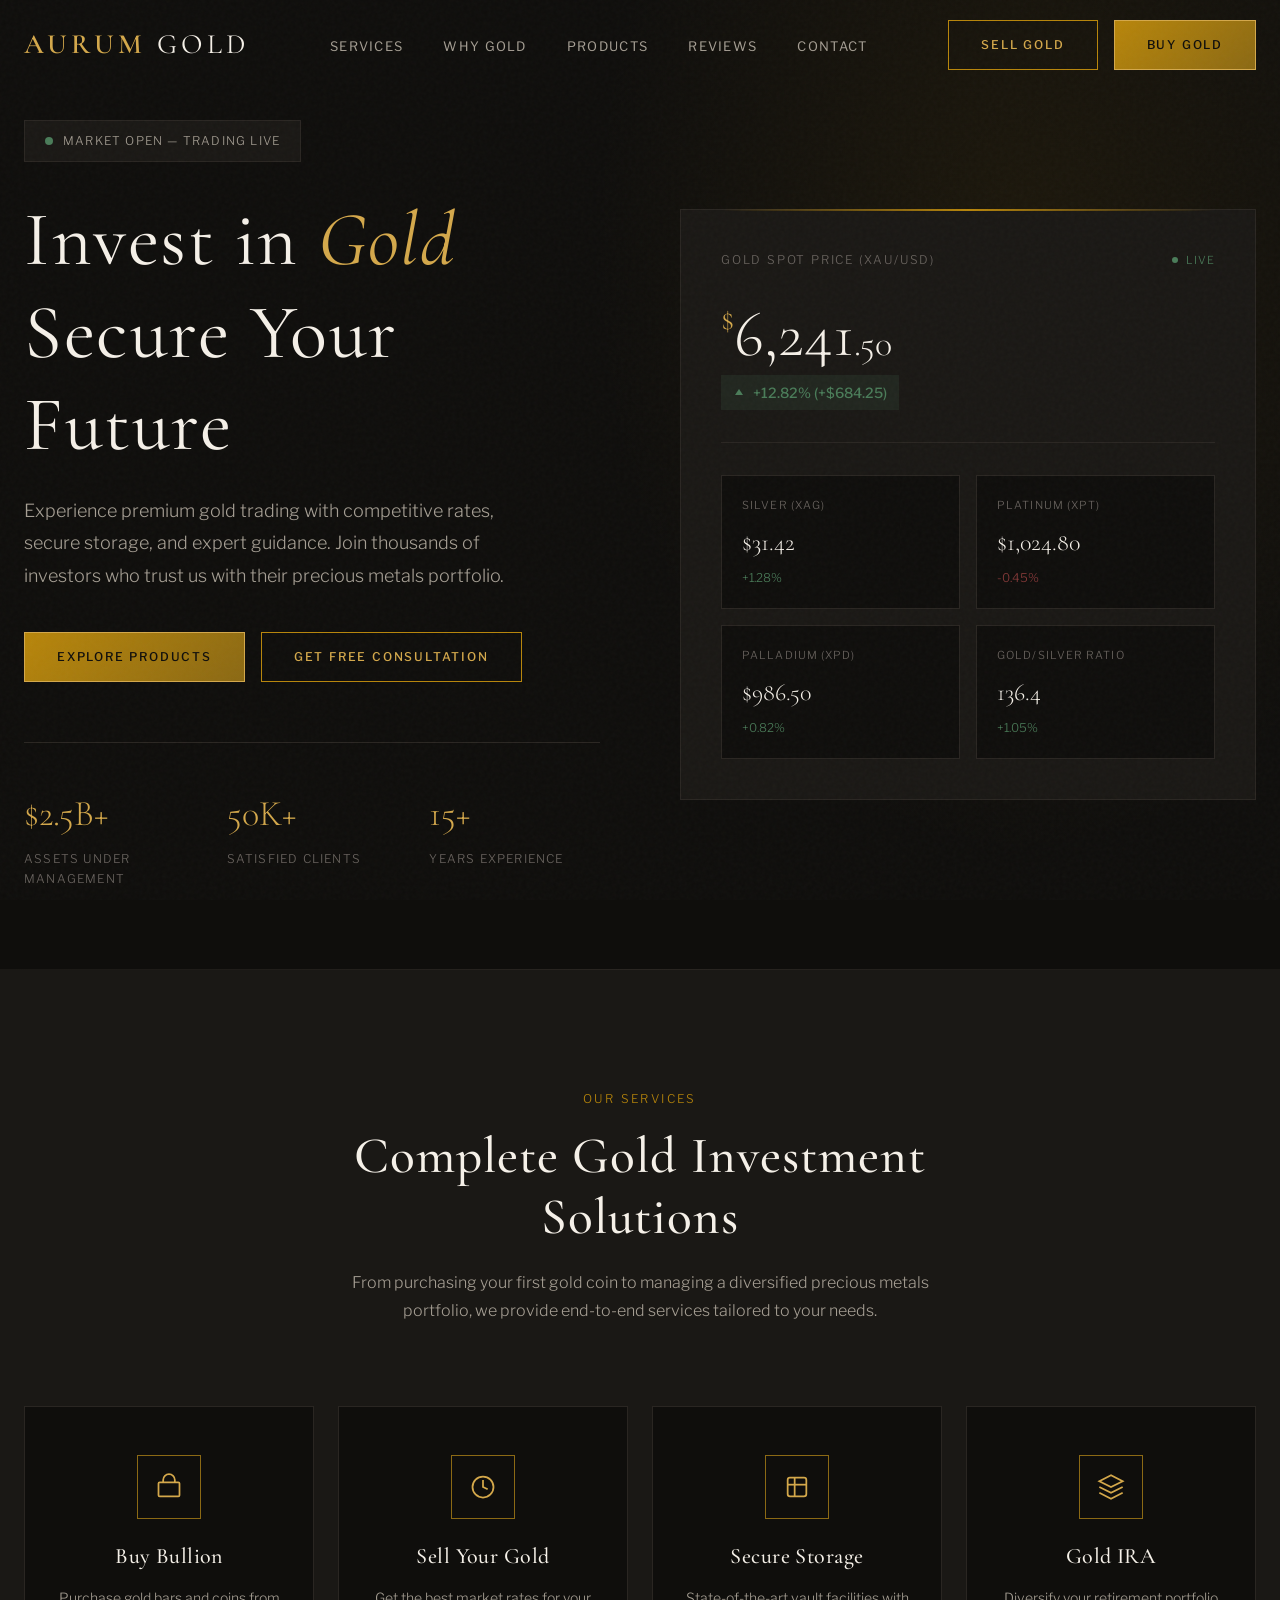
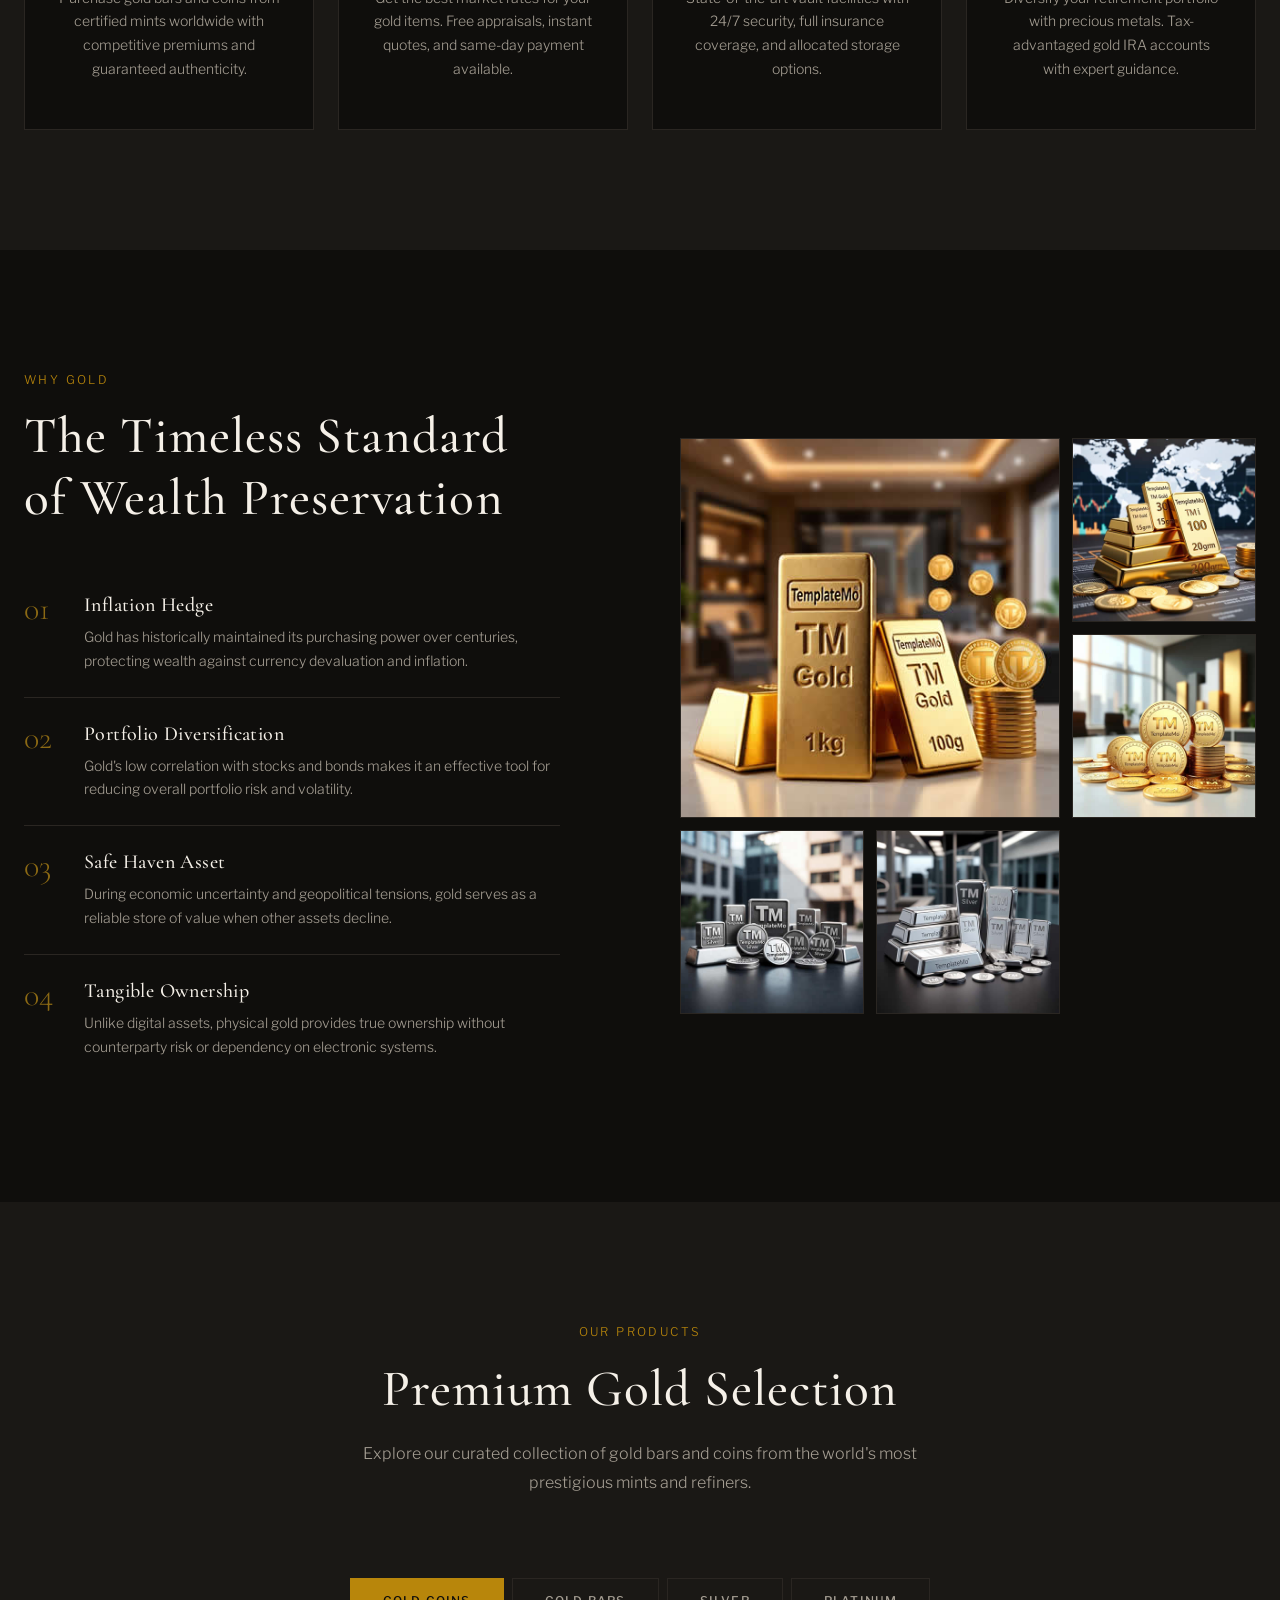
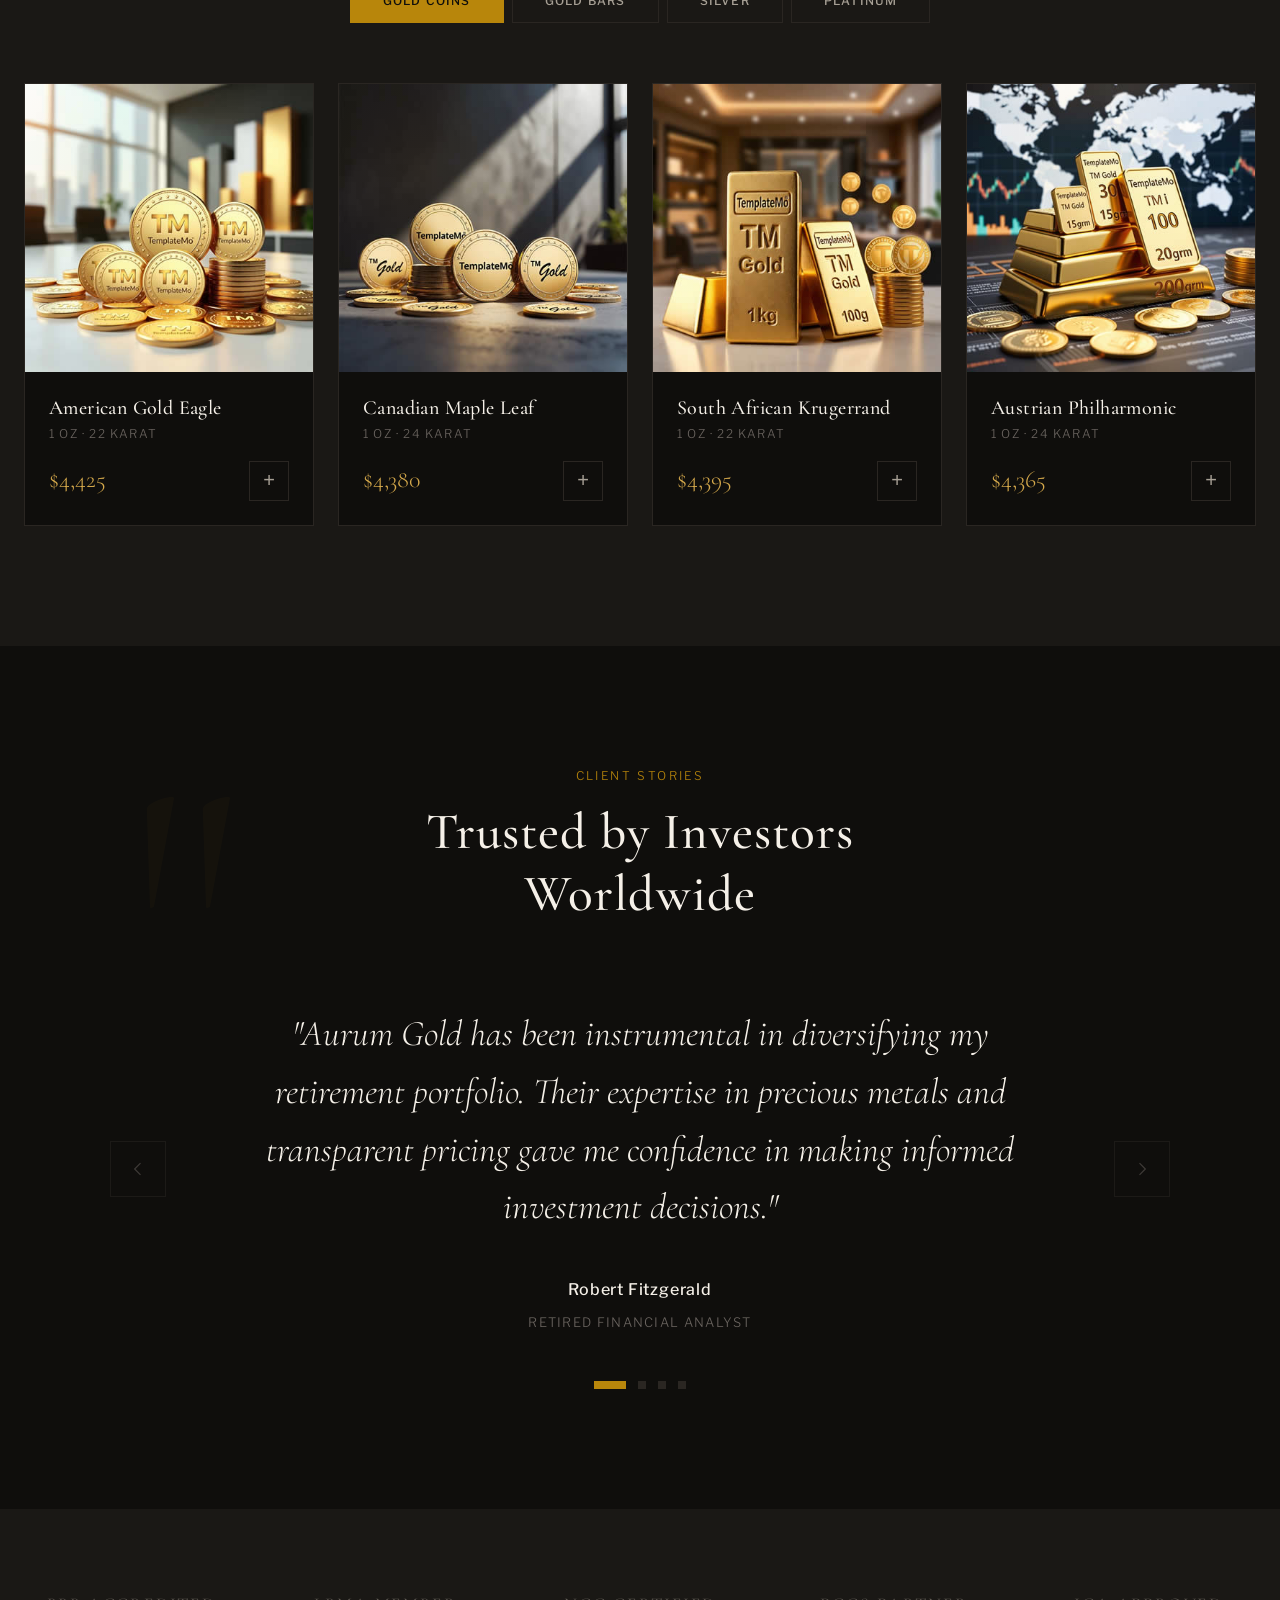
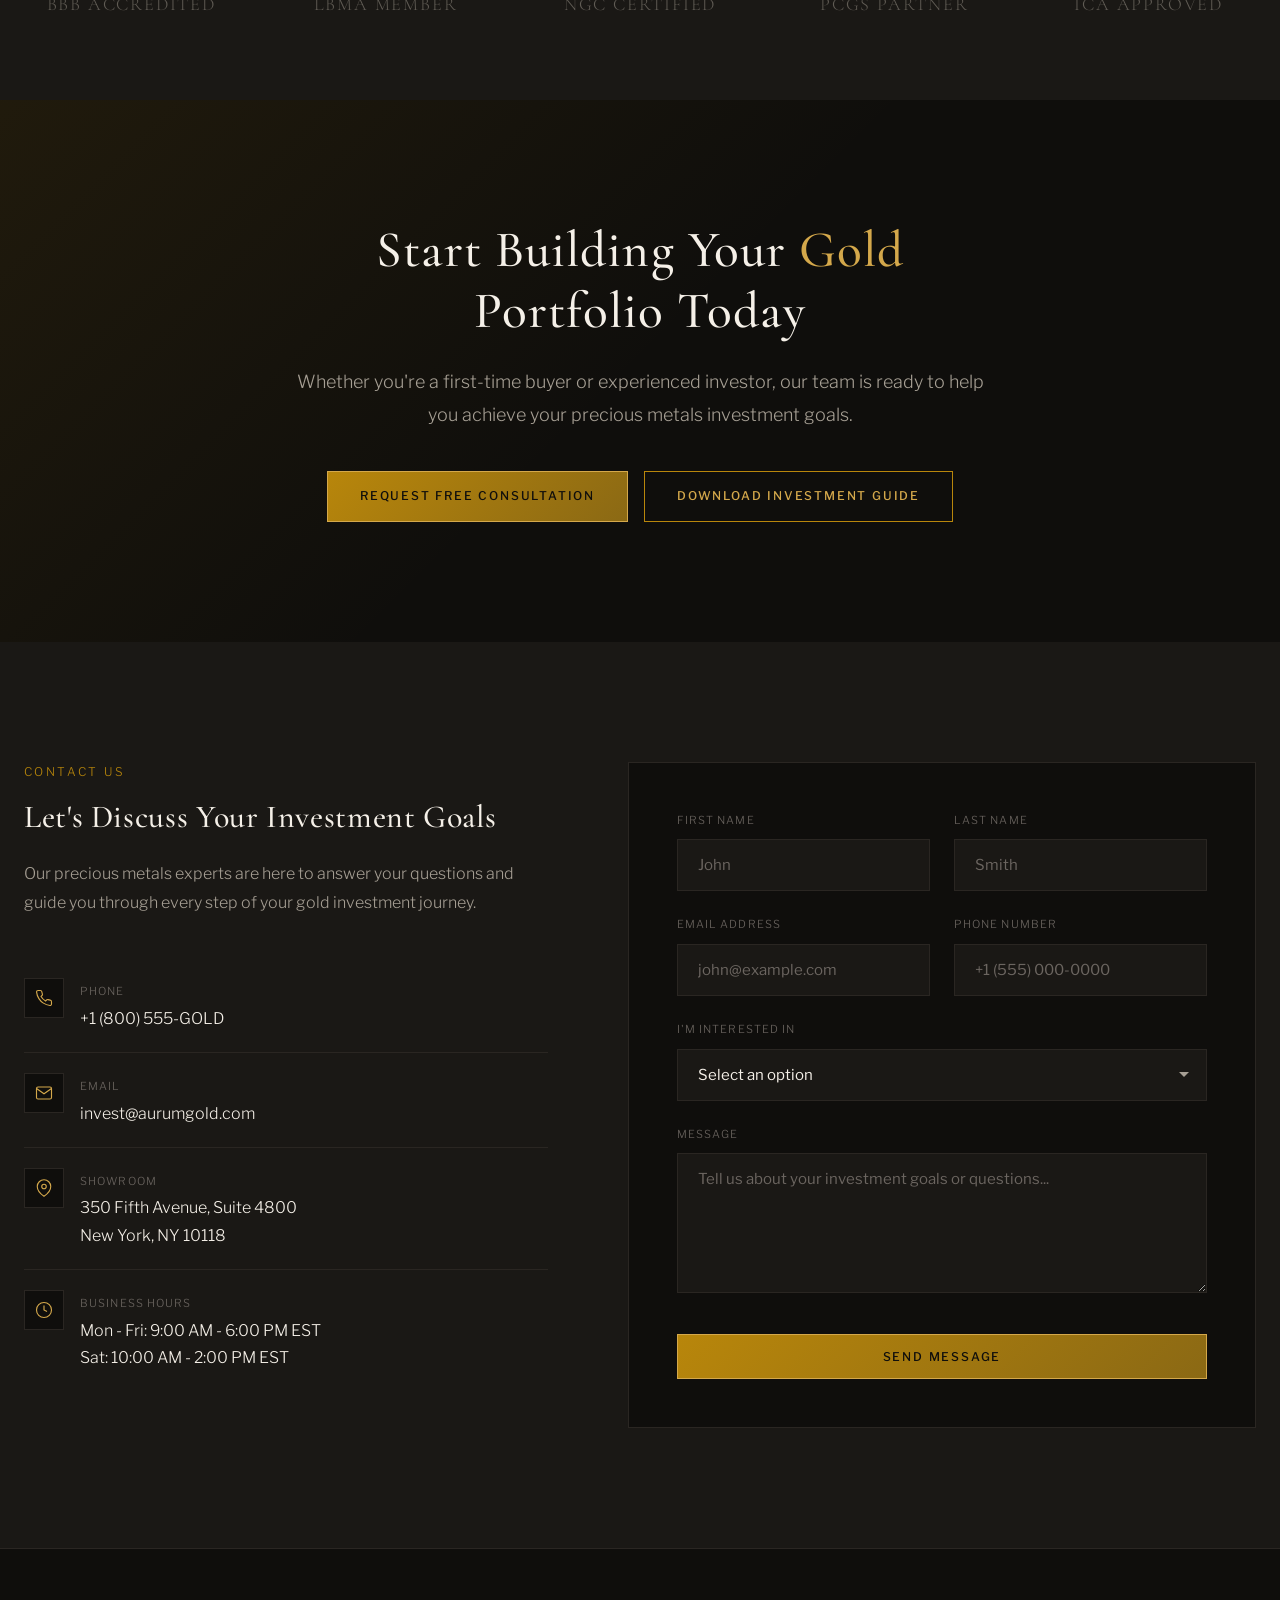
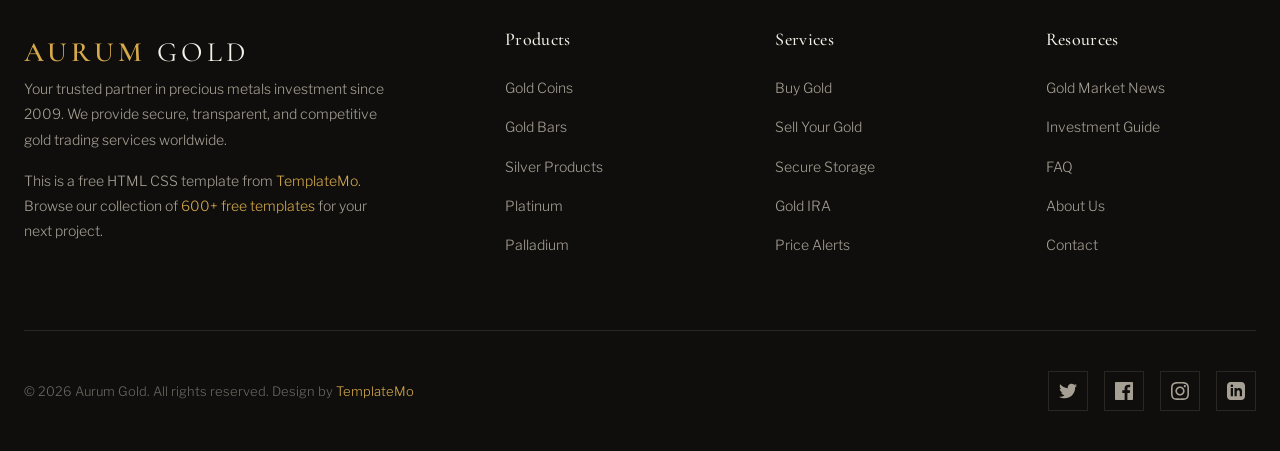
==== index.html @ f0183eff "template" ====
<!DOCTYPE html>
<html lang="en">
<head>
    <meta charset="UTF-8">
    <meta name="viewport" content="width=device-width, initial-scale=1.0">
    <title>Aurum Gold - Premium Gold Investment & Trading</title>
    <link rel="preconnect" href="https://fonts.googleapis.com">
    <link rel="preconnect" href="https://fonts.gstatic.com" crossorigin>
    <link href="https://fonts.googleapis.com/css2?family=Cormorant+Garamond:ital,wght@0,400;0,500;0,600;0,700;1,400&family=Libre+Franklin:wght@300;400;500;600&display=swap" rel="stylesheet">
    <link rel="stylesheet" href="templatemo-aurum-gold.css">
    <!--

TemplateMo 610 Aurum Gold

https://templatemo.com/tm-610-aurum-gold

-->
</head>
<body>
    <!-- Navigation -->
    <nav class="nav" id="navbar">
        <div class="container">
            <div class="nav-inner">
                <a href="#" class="logo">Aurum <span>Gold</span></a>
                <ul class="nav-links">
                    <li><a href="#services">Services</a></li>
                    <li><a href="#why-gold">Why Gold</a></li>
                    <li><a href="#products">Products</a></li>
                    <li><a href="#testimonials">Reviews</a></li>
                    <li><a href="#contact">Contact</a></li>
                </ul>
                <div class="nav-cta">
                    <a href="#" class="btn btn-outline">Sell Gold</a>
                    <a href="#" class="btn btn-primary">Buy Gold</a>
                </div>
                <button class="mobile-menu-btn" id="mobileMenuBtn" aria-label="Open Menu">
                    <span></span>
                    <span></span>
                    <span></span>
                </button>
            </div>
        </div>
    </nav>

    <!-- Mobile Menu Overlay -->
    <div class="mobile-menu-overlay" id="mobileMenuOverlay"></div>

    <!-- Mobile Menu -->
    <div class="mobile-menu" id="mobileMenu">
        <button class="mobile-menu-close" id="mobileMenuClose" aria-label="Close Menu">
            <svg width="20" height="20" viewBox="0 0 24 24" fill="none" stroke="currentColor" stroke-width="1.5">
                <line x1="18" y1="6" x2="6" y2="18"></line>
                <line x1="6" y1="6" x2="18" y2="18"></line>
            </svg>
        </button>
        <ul class="mobile-nav-links">
            <li><a href="#services">Services</a></li>
            <li><a href="#why-gold">Why Gold</a></li>
            <li><a href="#products">Products</a></li>
            <li><a href="#testimonials">Reviews</a></li>
            <li><a href="#contact">Contact</a></li>
        </ul>
        <div class="mobile-menu-cta">
            <a href="#" class="btn btn-outline">Sell Gold</a>
            <a href="#" class="btn btn-primary">Buy Gold</a>
        </div>
    </div>

    <!-- Hero Section -->
    <section class="hero">
        <div class="container">
            <div class="hero-grid">
                <div class="hero-content">
                    <div class="hero-badge">
                        <span class="dot"></span>
                        Market Open — Trading Live
                    </div>
                    <h1 class="hero-title">
                        Invest in <span class="gold">Gold</span><br>
                        Secure Your Future
                    </h1>
                    <p class="hero-desc">
                        Experience premium gold trading with competitive rates, secure storage, and expert guidance. Join thousands of investors who trust us with their precious metals portfolio.
                    </p>
                    <div class="hero-actions">
                        <a href="#products" class="btn btn-primary">Explore Products</a>
                        <a href="#contact" class="btn btn-outline">Get Free Consultation</a>
                    </div>
                    <div class="hero-stats">
                        <div class="stat-item">
                            <div class="stat-value">$2.5B+</div>
                            <div class="stat-label">Assets Under Management</div>
                        </div>
                        <div class="stat-item">
                            <div class="stat-value">50K+</div>
                            <div class="stat-label">Satisfied Clients</div>
                        </div>
                        <div class="stat-item">
                            <div class="stat-value">15+</div>
                            <div class="stat-label">Years Experience</div>
                        </div>
                    </div>
                </div>
                <div class="hero-visual">
                    <div class="price-card">
                        <div class="price-header">
                            <span class="price-label">Gold Spot Price (XAU/USD)</span>
                            <span class="price-live">Live</span>
                        </div>
                        <div class="price-main">
                            <div class="price-value">
                                <span class="currency">$</span>6,241<span style="font-size: 36px;">.50</span>
                            </div>
                            <span class="price-change">
                                <svg width="12" height="12" viewBox="0 0 12 12" fill="none">
                                    <path d="M6 2L10 8H2L6 2Z" fill="currentColor"/>
                                </svg>
                                +12.82% (+$684.25)
                            </span>
                        </div>
                        <div class="price-metals">
                            <div class="metal-item">
                                <div class="metal-name">Silver (XAG)</div>
                                <div class="metal-price">$31.42</div>
                                <div class="metal-change">+1.28%</div>
                            </div>
                            <div class="metal-item">
                                <div class="metal-name">Platinum (XPT)</div>
                                <div class="metal-price">$1,024.80</div>
                                <div class="metal-change down">-0.45%</div>
                            </div>
                            <div class="metal-item">
                                <div class="metal-name">Palladium (XPD)</div>
                                <div class="metal-price">$986.50</div>
                                <div class="metal-change">+0.82%</div>
                            </div>
                            <div class="metal-item">
                                <div class="metal-name">Gold/Silver Ratio</div>
                                <div class="metal-price">136.4</div>
                                <div class="metal-change">+1.05%</div>
                            </div>
                        </div>
                    </div>
                </div>
            </div>
        </div>
    </section>

    <!-- Services Section -->
    <section class="services" id="services">
        <div class="container">
            <div class="section-header">
                <div class="section-label">Our Services</div>
                <h2 class="section-title">Complete Gold Investment Solutions</h2>
                <p class="section-desc">From purchasing your first gold coin to managing a diversified precious metals portfolio, we provide end-to-end services tailored to your needs.</p>
            </div>
            <div class="services-grid">
                <div class="service-card">
                    <div class="service-icon">
                        <svg width="28" height="28" viewBox="0 0 24 24" fill="none" stroke="currentColor" stroke-width="1.5">
                            <rect x="3" y="8" width="18" height="12" rx="1"/>
                            <path d="M7 8V6a5 5 0 0110 0v2"/>
                        </svg>
                    </div>
                    <h3 class="service-title">Buy Bullion</h3>
                    <p class="service-desc">Purchase gold bars and coins from certified mints worldwide with competitive premiums and guaranteed authenticity.</p>
                </div>
                <div class="service-card">
                    <div class="service-icon">
                        <svg width="28" height="28" viewBox="0 0 24 24" fill="none" stroke="currentColor" stroke-width="1.5">
                            <circle cx="12" cy="12" r="9"/>
                            <path d="M12 6v6l4 2"/>
                        </svg>
                    </div>
                    <h3 class="service-title">Sell Your Gold</h3>
                    <p class="service-desc">Get the best market rates for your gold items. Free appraisals, instant quotes, and same-day payment available.</p>
                </div>
                <div class="service-card">
                    <div class="service-icon">
                        <svg width="28" height="28" viewBox="0 0 24 24" fill="none" stroke="currentColor" stroke-width="1.5">
                            <rect x="4" y="4" width="16" height="16" rx="2"/>
                            <path d="M4 10h16"/>
                            <path d="M10 4v16"/>
                        </svg>
                    </div>
                    <h3 class="service-title">Secure Storage</h3>
                    <p class="service-desc">State-of-the-art vault facilities with 24/7 security, full insurance coverage, and allocated storage options.</p>
                </div>
                <div class="service-card">
                    <div class="service-icon">
                        <svg width="28" height="28" viewBox="0 0 24 24" fill="none" stroke="currentColor" stroke-width="1.5">
                            <path d="M12 2L2 7l10 5 10-5-10-5z"/>
                            <path d="M2 17l10 5 10-5"/>
                            <path d="M2 12l10 5 10-5"/>
                        </svg>
                    </div>
                    <h3 class="service-title">Gold IRA</h3>
                    <p class="service-desc">Diversify your retirement portfolio with precious metals. Tax-advantaged gold IRA accounts with expert guidance.</p>
                </div>
            </div>
        </div>
    </section>

    <!-- Why Gold Section -->
    <section class="why-gold" id="why-gold">
        <div class="container">
            <div class="why-grid">
                <div class="why-content">
                    <div class="section-label">Why Gold</div>
                    <h2 class="section-title">The Timeless Standard of Wealth Preservation</h2>
                    <ul class="why-list">
                        <li class="why-item">
                            <span class="why-number">01</span>
                            <div class="why-text">
                                <h4>Inflation Hedge</h4>
                                <p>Gold has historically maintained its purchasing power over centuries, protecting wealth against currency devaluation and inflation.</p>
                            </div>
                        </li>
                        <li class="why-item">
                            <span class="why-number">02</span>
                            <div class="why-text">
                                <h4>Portfolio Diversification</h4>
                                <p>Gold's low correlation with stocks and bonds makes it an effective tool for reducing overall portfolio risk and volatility.</p>
                            </div>
                        </li>
                        <li class="why-item">
                            <span class="why-number">03</span>
                            <div class="why-text">
                                <h4>Safe Haven Asset</h4>
                                <p>During economic uncertainty and geopolitical tensions, gold serves as a reliable store of value when other assets decline.</p>
                            </div>
                        </li>
                        <li class="why-item">
                            <span class="why-number">04</span>
                            <div class="why-text">
                                <h4>Tangible Ownership</h4>
                                <p>Unlike digital assets, physical gold provides true ownership without counterparty risk or dependency on electronic systems.</p>
                            </div>
                        </li>
                    </ul>
                </div>
                <div class="why-visual">
                    <div class="why-image-grid">
                        <div class="why-thumb">
                            <img src="images/tm-gold-03.jpg" alt="Gold bars stacked">
                        </div>
                        <div class="why-thumb">
                            <img src="images/tm-gold-04.jpg" alt="Gold coins">
                        </div>
                        <div class="why-thumb">
                            <img src="images/tm-gold-01.jpg" alt="Gold investment">
                        </div>
                        <div class="why-thumb">
                            <img src="images/tm-silver-03.jpg" alt="Secure vault">
                        </div>
                        <div class="why-thumb">
                            <img src="images/tm-silver-02.jpg" alt="Silver bars">
                        </div>
                    </div>
                </div>
            </div>
        </div>
    </section>

    <!-- Products Section -->
    <section class="products" id="products">
        <div class="container">
            <div class="section-header">
                <div class="section-label">Our Products</div>
                <h2 class="section-title">Premium Gold Selection</h2>
                <p class="section-desc">Explore our curated collection of gold bars and coins from the world's most prestigious mints and refiners.</p>
            </div>
            <div class="products-tabs">
                <button class="tab-btn active" data-tab="coins">Gold Coins</button>
                <button class="tab-btn" data-tab="bars">Gold Bars</button>
                <button class="tab-btn" data-tab="silver">Silver</button>
                <button class="tab-btn" data-tab="platinum">Platinum</button>
            </div>

            <!-- Gold Coins Tab -->
            <div class="products-tab-content active" id="tab-coins">
                <div class="product-card">
                    <div class="product-image">
                        <img src="images/tm-gold-01.jpg" alt="American Gold Eagle Coin">
                    </div>
                    <div class="product-info">
                        <h3 class="product-name">American Gold Eagle</h3>
                        <div class="product-weight">1 oz · 22 Karat</div>
                        <div class="product-footer">
                            <span class="product-price">$4,425</span>
                            <button class="product-btn">+</button>
                        </div>
                    </div>
                </div>
                <div class="product-card">
                    <div class="product-image">
                        <img src="images/tm-gold-02.jpg" alt="Canadian Maple Leaf Coin">
                    </div>
                    <div class="product-info">
                        <h3 class="product-name">Canadian Maple Leaf</h3>
                        <div class="product-weight">1 oz · 24 Karat</div>
                        <div class="product-footer">
                            <span class="product-price">$4,380</span>
                            <button class="product-btn">+</button>
                        </div>
                    </div>
                </div>
                <div class="product-card">
                    <div class="product-image">
                        <img src="images/tm-gold-03.jpg" alt="South African Krugerrand">
                    </div>
                    <div class="product-info">
                        <h3 class="product-name">South African Krugerrand</h3>
                        <div class="product-weight">1 oz · 22 Karat</div>
                        <div class="product-footer">
                            <span class="product-price">$4,395</span>
                            <button class="product-btn">+</button>
                        </div>
                    </div>
                </div>
                <div class="product-card">
                    <div class="product-image">
                        <img src="images/tm-gold-04.jpg" alt="Austrian Philharmonic">
                    </div>
                    <div class="product-info">
                        <h3 class="product-name">Austrian Philharmonic</h3>
                        <div class="product-weight">1 oz · 24 Karat</div>
                        <div class="product-footer">
                            <span class="product-price">$4,365</span>
                            <button class="product-btn">+</button>
                        </div>
                    </div>
                </div>
            </div>

            <!-- Gold Bars Tab -->
            <div class="products-tab-content" id="tab-bars">
                <div class="product-card">
                    <div class="product-image">
                        <img src="images/tm-gold-04.jpg" alt="PAMP Suisse Gold Bar">
                    </div>
                    <div class="product-info">
                        <h3 class="product-name">PAMP Suisse Bar</h3>
                        <div class="product-weight">1 oz · 999.9 Fine</div>
                        <div class="product-footer">
                            <span class="product-price">$4,340</span>
                            <button class="product-btn">+</button>
                        </div>
                    </div>
                </div>
                <div class="product-card">
                    <div class="product-image">
                        <img src="images/tm-gold-03.jpg" alt="Credit Suisse Gold Bar">
                    </div>
                    <div class="product-info">
                        <h3 class="product-name">Credit Suisse Bar</h3>
                        <div class="product-weight">1 oz · 999.9 Fine</div>
                        <div class="product-footer">
                            <span class="product-price">$4,335</span>
                            <button class="product-btn">+</button>
                        </div>
                    </div>
                </div>
                <div class="product-card">
                    <div class="product-image">
                        <img src="images/tm-gold-02.jpg" alt="Perth Mint Gold Bar">
                    </div>
                    <div class="product-info">
                        <h3 class="product-name">Perth Mint Bar</h3>
                        <div class="product-weight">10 oz · 999.9 Fine</div>
                        <div class="product-footer">
                            <span class="product-price">$43,250</span>
                            <button class="product-btn">+</button>
                        </div>
                    </div>
                </div>
                <div class="product-card">
                    <div class="product-image">
                        <img src="images/tm-gold-01.jpg" alt="Valcambi Gold Bar">
                    </div>
                    <div class="product-info">
                        <h3 class="product-name">Valcambi CombiBar</h3>
                        <div class="product-weight">50 x 1g · 999.9 Fine</div>
                        <div class="product-footer">
                            <span class="product-price">$4,580</span>
                            <button class="product-btn">+</button>
                        </div>
                    </div>
                </div>
            </div>

            <!-- Silver Tab -->
            <div class="products-tab-content" id="tab-silver">
                <div class="product-card">
                    <div class="product-image">
                        <img src="images/tm-silver-01.jpg" alt="American Silver Eagle">
                    </div>
                    <div class="product-info">
                        <h3 class="product-name">American Silver Eagle</h3>
                        <div class="product-weight">1 oz · 99.9% Pure</div>
                        <div class="product-footer">
                            <span class="product-price">$38.50</span>
                            <button class="product-btn">+</button>
                        </div>
                    </div>
                </div>
                <div class="product-card">
                    <div class="product-image">
                        <img src="images/tm-silver-02.jpg" alt="Canadian Silver Maple">
                    </div>
                    <div class="product-info">
                        <h3 class="product-name">Canadian Silver Maple</h3>
                        <div class="product-weight">1 oz · 99.99% Pure</div>
                        <div class="product-footer">
                            <span class="product-price">$36.80</span>
                            <button class="product-btn">+</button>
                        </div>
                    </div>
                </div>
                <div class="product-card">
                    <div class="product-image">
                        <img src="images/tm-silver-03.jpg" alt="Silver Bar">
                    </div>
                    <div class="product-info">
                        <h3 class="product-name">PAMP Silver Bar</h3>
                        <div class="product-weight">10 oz · 999 Fine</div>
                        <div class="product-footer">
                            <span class="product-price">$345.00</span>
                            <button class="product-btn">+</button>
                        </div>
                    </div>
                </div>
                <div class="product-card">
                    <div class="product-image">
                        <img src="images/tm-silver-04.jpg" alt="Silver Britannia">
                    </div>
                    <div class="product-info">
                        <h3 class="product-name">British Britannia</h3>
                        <div class="product-weight">1 oz · 99.9% Pure</div>
                        <div class="product-footer">
                            <span class="product-price">$37.25</span>
                            <button class="product-btn">+</button>
                        </div>
                    </div>
                </div>
            </div>

            <!-- Platinum Tab -->
            <div class="products-tab-content" id="tab-platinum">
                <div class="product-card">
                    <div class="product-image">
                        <img src="images/tm-silver-02.jpg" alt="American Platinum Eagle">
                    </div>
                    <div class="product-info">
                        <h3 class="product-name">American Platinum Eagle</h3>
                        <div class="product-weight">1 oz · 99.95% Pure</div>
                        <div class="product-footer">
                            <span class="product-price">$1,085</span>
                            <button class="product-btn">+</button>
                        </div>
                    </div>
                </div>
                <div class="product-card">
                    <div class="product-image">
                        <img src="images/tm-silver-03.jpg" alt="Canadian Platinum Maple">
                    </div>
                    <div class="product-info">
                        <h3 class="product-name">Canadian Platinum Maple</h3>
                        <div class="product-weight">1 oz · 99.95% Pure</div>
                        <div class="product-footer">
                            <span class="product-price">$1,065</span>
                            <button class="product-btn">+</button>
                        </div>
                    </div>
                </div>
                <div class="product-card">
                    <div class="product-image">
                        <img src="images/tm-silver-04.jpg" alt="Platinum Bar">
                    </div>
                    <div class="product-info">
                        <h3 class="product-name">PAMP Platinum Bar</h3>
                        <div class="product-weight">1 oz · 999.5 Fine</div>
                        <div class="product-footer">
                            <span class="product-price">$1,055</span>
                            <button class="product-btn">+</button>
                        </div>
                    </div>
                </div>
                <div class="product-card">
                    <div class="product-image">
                        <img src="images/tm-silver-01.jpg" alt="Australian Platinum Koala">
                    </div>
                    <div class="product-info">
                        <h3 class="product-name">Australian Platinum Koala</h3>
                        <div class="product-weight">1 oz · 99.95% Pure</div>
                        <div class="product-footer">
                            <span class="product-price">$1,095</span>
                            <button class="product-btn">+</button>
                        </div>
                    </div>
                </div>
            </div>
        </div>
    </section>

    <!-- Testimonials -->
    <section class="testimonials" id="testimonials">
        <div class="container">
            <div class="section-header">
                <div class="section-label">Client Stories</div>
                <h2 class="section-title">Trusted by Investors Worldwide</h2>
            </div>
            <div class="testimonials-wrapper">
                <div class="testimonials-slider">
                    <div class="testimonials-track" id="testimonialsTrack">
                        <div class="testimonial-item">
                            <p class="testimonial-text">"Aurum Gold has been instrumental in diversifying my retirement portfolio. Their expertise in precious metals and transparent pricing gave me confidence in making informed investment decisions."</p>
                            <div class="testimonial-author">
                                <span class="author-name">Robert Fitzgerald</span>
                                <span class="author-title">Retired Financial Analyst</span>
                            </div>
                        </div>
                        <div class="testimonial-item">
                            <p class="testimonial-text">"The team's knowledge and professionalism exceeded my expectations. From my first purchase to setting up secure storage, every step was handled with care. Highly recommend for serious investors."</p>
                            <div class="testimonial-author">
                                <span class="author-name">Margaret Chen</span>
                                <span class="author-title">Private Investor</span>
                            </div>
                        </div>
                        <div class="testimonial-item">
                            <p class="testimonial-text">"I was new to precious metals investing, and Aurum Gold made the process incredibly simple. Their educational resources and patient advisors helped me build a solid gold portfolio over time."</p>
                            <div class="testimonial-author">
                                <span class="author-name">David Morrison</span>
                                <span class="author-title">Business Owner</span>
                            </div>
                        </div>
                        <div class="testimonial-item">
                            <p class="testimonial-text">"What sets Aurum apart is their commitment to client relationships. They're not just selling gold — they're helping build generational wealth. My family has worked with them for over a decade."</p>
                            <div class="testimonial-author">
                                <span class="author-name">Elizabeth Parker</span>
                                <span class="author-title">Estate Planner</span>
                            </div>
                        </div>
                    </div>
                </div>
                <div class="testimonial-nav">
                    <button class="testimonial-arrow prev" id="testimonialPrev" aria-label="Previous testimonial">
                        <svg viewBox="0 0 24 24" fill="none" stroke="currentColor" stroke-width="1.5">
                            <path d="M15 19l-7-7 7-7"/>
                        </svg>
                    </button>
                    <button class="testimonial-arrow next" id="testimonialNext" aria-label="Next testimonial">
                        <svg viewBox="0 0 24 24" fill="none" stroke="currentColor" stroke-width="1.5">
                            <path d="M9 5l7 7-7 7"/>
                        </svg>
                    </button>
                </div>
            </div>
            <div class="testimonial-dots" id="testimonialDots">
                <span class="dot active" data-index="0"></span>
                <span class="dot" data-index="1"></span>
                <span class="dot" data-index="2"></span>
                <span class="dot" data-index="3"></span>
            </div>
        </div>
    </section>

    <!-- Trust Section -->
    <section class="trust">
        <div class="container">
            <div class="trust-grid">
                <div class="trust-item">
                    <div class="trust-logo">BBB Accredited</div>
                </div>
                <div class="trust-item">
                    <div class="trust-logo">LBMA Member</div>
                </div>
                <div class="trust-item">
                    <div class="trust-logo">NGC Certified</div>
                </div>
                <div class="trust-item">
                    <div class="trust-logo">PCGS Partner</div>
                </div>
                <div class="trust-item">
                    <div class="trust-logo">ICA Approved</div>
                </div>
            </div>
        </div>
    </section>

    <!-- CTA Section -->
    <section class="cta">
        <div class="container">
            <div class="cta-inner">
                <h2 class="cta-title">Start Building Your <span class="gold">Gold</span> Portfolio Today</h2>
                <p class="cta-desc">Whether you're a first-time buyer or experienced investor, our team is ready to help you achieve your precious metals investment goals.</p>
                <div class="cta-actions">
                    <a href="#contact" class="btn btn-primary">Request Free Consultation</a>
                    <a href="#" class="btn btn-outline">Download Investment Guide</a>
                </div>
            </div>
        </div>
    </section>

    <!-- Contact Section -->
    <section class="contact" id="contact">
        <div class="container">
            <div class="contact-grid">
                <div class="contact-info">
                    <div class="section-label">Contact Us</div>
                    <h3>Let's Discuss Your Investment Goals</h3>
                    <p>Our precious metals experts are here to answer your questions and guide you through every step of your gold investment journey.</p>
                    <ul class="contact-details">
                        <li>
                            <div class="contact-icon">
                                <svg width="18" height="18" viewBox="0 0 24 24" fill="none" stroke="currentColor" stroke-width="1.5">
                                    <path d="M22 16.92v3a2 2 0 01-2.18 2 19.79 19.79 0 01-8.63-3.07 19.5 19.5 0 01-6-6 19.79 19.79 0 01-3.07-8.67A2 2 0 014.11 2h3a2 2 0 012 1.72 12.84 12.84 0 00.7 2.81 2 2 0 01-.45 2.11L8.09 9.91a16 16 0 006 6l1.27-1.27a2 2 0 012.11-.45 12.84 12.84 0 002.81.7A2 2 0 0122 16.92z"/>
                                </svg>
                            </div>
                            <div class="contact-text">
                                <div class="contact-label">Phone</div>
                                <div class="contact-value">+1 (800) 555-GOLD</div>
                            </div>
                        </li>
                        <li>
                            <div class="contact-icon">
                                <svg width="18" height="18" viewBox="0 0 24 24" fill="none" stroke="currentColor" stroke-width="1.5">
                                    <path d="M4 4h16c1.1 0 2 .9 2 2v12c0 1.1-.9 2-2 2H4c-1.1 0-2-.9-2-2V6c0-1.1.9-2 2-2z"/>
                                    <polyline points="22,6 12,13 2,6"/>
                                </svg>
                            </div>
                            <div class="contact-text">
                                <div class="contact-label">Email</div>
                                <div class="contact-value">invest@aurumgold.com</div>
                            </div>
                        </li>
                        <li>
                            <div class="contact-icon">
                                <svg width="18" height="18" viewBox="0 0 24 24" fill="none" stroke="currentColor" stroke-width="1.5">
                                    <path d="M21 10c0 7-9 13-9 13s-9-6-9-13a9 9 0 0118 0z"/>
                                    <circle cx="12" cy="10" r="3"/>
                                </svg>
                            </div>
                            <div class="contact-text">
                                <div class="contact-label">Showroom</div>
                                <div class="contact-value">350 Fifth Avenue, Suite 4800<br>New York, NY 10118</div>
                            </div>
                        </li>
                        <li>
                            <div class="contact-icon">
                                <svg width="18" height="18" viewBox="0 0 24 24" fill="none" stroke="currentColor" stroke-width="1.5">
                                    <circle cx="12" cy="12" r="10"/>
                                    <polyline points="12 6 12 12 16 14"/>
                                </svg>
                            </div>
                            <div class="contact-text">
                                <div class="contact-label">Business Hours</div>
                                <div class="contact-value">Mon - Fri: 9:00 AM - 6:00 PM EST<br>Sat: 10:00 AM - 2:00 PM EST</div>
                            </div>
                        </li>
                    </ul>
                </div>
                <div class="contact-form-wrapper">
                    <form class="contact-form" id="contactForm">
                        <div class="form-row">
                            <div class="form-group" style="margin-bottom: 0;">
                                <label class="form-label">First Name</label>
                                <input type="text" class="form-input" placeholder="John" required>
                            </div>
                            <div class="form-group" style="margin-bottom: 0;">
                                <label class="form-label">Last Name</label>
                                <input type="text" class="form-input" placeholder="Smith" required>
                            </div>
                        </div>
                        <div class="form-row">
                            <div class="form-group" style="margin-bottom: 0;">
                                <label class="form-label">Email Address</label>
                                <input type="email" class="form-input" placeholder="john@example.com" required>
                            </div>
                            <div class="form-group" style="margin-bottom: 0;">
                                <label class="form-label">Phone Number</label>
                                <input type="tel" class="form-input" placeholder="+1 (555) 000-0000">
                            </div>
                        </div>
                        <div class="form-group">
                            <label class="form-label">I'm interested in</label>
                            <select class="form-select" required>
                                <option value="">Select an option</option>
                                <option value="buy">Buying Gold</option>
                                <option value="sell">Selling Gold</option>
                                <option value="storage">Storage Services</option>
                                <option value="ira">Gold IRA</option>
                                <option value="other">Other</option>
                            </select>
                        </div>
                        <div class="form-group">
                            <label class="form-label">Message</label>
                            <textarea class="form-textarea" placeholder="Tell us about your investment goals or questions..."></textarea>
                        </div>
                        <button type="submit" class="btn btn-primary form-submit">Send Message</button>
                    </form>
                </div>
            </div>
        </div>
    </section>

    <!-- Footer -->
    <footer class="footer">
        <div class="container">
            <div class="footer-grid">
                <div class="footer-brand">
                    <a href="#" class="logo">Aurum <span>Gold</span></a>
                    <p>Your trusted partner in precious metals investment since 2009. We provide secure, transparent, and competitive gold trading services worldwide.</p>
                    <p style="margin-top: 16px;">This is a free HTML CSS template from <a href="https://templatemo.com" target="_blank" rel="noopener" style="color: var(--gold-light);">TemplateMo</a>. Browse our collection of <a href="templatemo.html" style="color: var(--gold-light);">600+ free templates</a> for your next project.</p>
                </div>
                <div class="footer-col">
                    <h4 class="footer-title">Products</h4>
                    <ul class="footer-links">
                        <li><a href="#">Gold Coins</a></li>
                        <li><a href="#">Gold Bars</a></li>
                        <li><a href="#">Silver Products</a></li>
                        <li><a href="#">Platinum</a></li>
                        <li><a href="#">Palladium</a></li>
                    </ul>
                </div>
                <div class="footer-col">
                    <h4 class="footer-title">Services</h4>
                    <ul class="footer-links">
                        <li><a href="#">Buy Gold</a></li>
                        <li><a href="#">Sell Your Gold</a></li>
                        <li><a href="#">Secure Storage</a></li>
                        <li><a href="#">Gold IRA</a></li>
                        <li><a href="#">Price Alerts</a></li>
                    </ul>
                </div>
                <div class="footer-col">
                    <h4 class="footer-title">Resources</h4>
                    <ul class="footer-links">
                        <li><a href="#">Gold Market News</a></li>
                        <li><a href="#">Investment Guide</a></li>
                        <li><a href="#">FAQ</a></li>
                        <li><a href="#">About Us</a></li>
                        <li><a href="#">Contact</a></li>
                    </ul>
                </div>
            </div>
            <div class="footer-bottom">
                <p class="footer-copy">&copy; 2026 Aurum Gold. All rights reserved. Design by <a href="https://templatemo.com" target="_blank" style="color: var(--gold-light);">TemplateMo</a></p>
                <div class="footer-socials">
                    <a href="https://x.com/minthu" target="_blank" class="social-link">
                        <svg width="18" height="18" viewBox="0 0 24 24" fill="currentColor">
                            <path d="M24 4.557c-.883.392-1.832.656-2.828.775 1.017-.609 1.798-1.574 2.165-2.724-.951.564-2.005.974-3.127 1.195-.897-.957-2.178-1.555-3.594-1.555-3.179 0-5.515 2.966-4.797 6.045-4.091-.205-7.719-2.165-10.148-5.144-1.29 2.213-.669 5.108 1.523 6.574-.806-.026-1.566-.247-2.229-.616-.054 2.281 1.581 4.415 3.949 4.89-.693.188-1.452.232-2.224.084.626 1.956 2.444 3.379 4.6 3.419-2.07 1.623-4.678 2.348-7.29 2.04 2.179 1.397 4.768 2.212 7.548 2.212 9.142 0 14.307-7.721 13.995-14.646.962-.695 1.797-1.562 2.457-2.549z"/>
                        </svg>
                    </a>
                    <a href="https://www.facebook.com/templatemo" target="_blank" class="social-link">
                        <svg width="18" height="18" viewBox="0 0 24 24" fill="currentColor">
                            <path d="M22.675 0h-21.35c-.732 0-1.325.593-1.325 1.325v21.351c0 .731.593 1.324 1.325 1.324h11.495v-9.294h-3.128v-3.622h3.128v-2.671c0-3.1 1.893-4.788 4.659-4.788 1.325 0 2.463.099 2.795.143v3.24l-1.918.001c-1.504 0-1.795.715-1.795 1.763v2.313h3.587l-.467 3.622h-3.12v9.293h6.116c.73 0 1.323-.593 1.323-1.325v-21.35c0-.732-.593-1.325-1.325-1.325z"/>
                        </svg>
                    </a>
                    <a href="#" class="social-link">
                        <svg width="18" height="18" viewBox="0 0 24 24" fill="currentColor">
                            <path d="M12 2.163c3.204 0 3.584.012 4.85.07 3.252.148 4.771 1.691 4.919 4.919.058 1.265.069 1.645.069 4.849 0 3.205-.012 3.584-.069 4.849-.149 3.225-1.664 4.771-4.919 4.919-1.266.058-1.644.07-4.85.07-3.204 0-3.584-.012-4.849-.07-3.26-.149-4.771-1.699-4.919-4.92-.058-1.265-.07-1.644-.07-4.849 0-3.204.013-3.583.07-4.849.149-3.227 1.664-4.771 4.919-4.919 1.266-.057 1.645-.069 4.849-.069zm0-2.163c-3.259 0-3.667.014-4.947.072-4.358.2-6.78 2.618-6.98 6.98-.059 1.281-.073 1.689-.073 4.948 0 3.259.014 3.668.072 4.948.2 4.358 2.618 6.78 6.98 6.98 1.281.058 1.689.072 4.948.072 3.259 0 3.668-.014 4.948-.072 4.354-.2 6.782-2.618 6.979-6.98.059-1.28.073-1.689.073-4.948 0-3.259-.014-3.667-.072-4.947-.196-4.354-2.617-6.78-6.979-6.98-1.281-.059-1.69-.073-4.949-.073zm0 5.838c-3.403 0-6.162 2.759-6.162 6.162s2.759 6.163 6.162 6.163 6.162-2.759 6.162-6.163c0-3.403-2.759-6.162-6.162-6.162zm0 10.162c-2.209 0-4-1.79-4-4 0-2.209 1.791-4 4-4s4 1.791 4 4c0 2.21-1.791 4-4 4zm6.406-11.845c-.796 0-1.441.645-1.441 1.44s.645 1.44 1.441 1.44c.795 0 1.439-.645 1.439-1.44s-.644-1.44-1.439-1.44z"/>
                        </svg>
                    </a>
                    <a href="#" class="social-link">
                        <svg width="18" height="18" viewBox="0 0 24 24" fill="currentColor">
                            <path d="M19 0h-14c-2.761 0-5 2.239-5 5v14c0 2.761 2.239 5 5 5h14c2.762 0 5-2.239 5-5v-14c0-2.761-2.238-5-5-5zm-11 19h-3v-11h3v11zm-1.5-12.268c-.966 0-1.75-.79-1.75-1.764s.784-1.764 1.75-1.764 1.75.79 1.75 1.764-.783 1.764-1.75 1.764zm13.5 12.268h-3v-5.604c0-3.368-4-3.113-4 0v5.604h-3v-11h3v1.765c1.396-2.586 7-2.777 7 2.476v6.759z"/>
                        </svg>
                    </a>
                </div>
            </div>
        </div>
    </footer>

<script src="templatemo-aurum-script.js"></script>
</body>
</html>
---- templatemo-aurum-gold.css ----
@charset "utf-8";
/* CSS Document 

TemplateMo 610 Aurum Gold

https://templatemo.com/tm-610-aurum-gold

*/

:root {
	--gold-primary: #B8860B;
	--gold-light: #D4A84B;
	--gold-dark: #8B6914;
	--gold-accent: #C9A227;
	--bg-dark: #0F0E0C;
	--bg-card: #1A1815;
	--bg-card-hover: #252119;
	--text-primary: #F5F0E8;
	--text-secondary: #A69F94;
	--text-muted: #6B6560;
	--border-color: #2A2622;
	--success: #4A7C59;
	--danger: #8B3A3A;
}

* {
	margin: 0;
	padding: 0;
	box-sizing: border-box;
}

html {
	scroll-behavior: smooth;
}

body {
	font-family: 'Libre Franklin', sans-serif;
	background-color: var(--bg-dark);
	color: var(--text-primary);
	line-height: 1.7;
	font-weight: 300;
	overflow-x: hidden;
}

/* Noise texture overlay */
body::before {
	content: '';
	position: fixed;
	top: 0;
	left: 0;
	width: 100%;
	height: 100%;
	pointer-events: none;
	opacity: 0.03;
	z-index: 9999;
	background-image: url("data:image/svg+xml,%3Csvg viewBox='0 0 256 256' xmlns='http://www.w3.org/2000/svg'%3E%3Cfilter id='noise'%3E%3CfeTurbulence type='fractalNoise' baseFrequency='0.9' numOctaves='4' stitchTiles='stitch'/%3E%3C/filter%3E%3Crect width='100%25' height='100%25' filter='url(%23noise)'/%3E%3C/svg%3E");
}

h1,
h2,
h3,
h4,
h5,
h6 {
	font-family: 'Cormorant Garamond', serif;
	font-weight: 500;
	line-height: 1.2;
	letter-spacing: 0.02em;
}

a {
	color: inherit;
	text-decoration: none;
	transition: color 0.3s ease;
}

img {
	max-width: 100%;
	height: auto;
}

.container {
	max-width: 1280px;
	margin: 0 auto;
	padding: 0 24px;
}

/* Navigation */
.nav {
	position: fixed;
	top: 0;
	left: 0;
	right: 0;
	z-index: 1000;
	padding: 20px 0;
	transition: all 0.4s ease;
}

.nav.scrolled {
	background: rgba(15, 14, 12, 0.95);
	backdrop-filter: blur(20px);
	padding: 14px 0;
	border-bottom: 1px solid var(--border-color);
}

.nav-inner {
	display: flex;
	align-items: center;
	justify-content: space-between;
}

.logo {
	font-family: 'Cormorant Garamond', serif;
	font-size: 28px;
	font-weight: 600;
	color: var(--gold-light);
	letter-spacing: 0.15em;
	text-transform: uppercase;
}

.logo span {
	color: var(--text-primary);
	font-weight: 400;
}

.nav-links {
	display: flex;
	align-items: center;
	gap: 40px;
	list-style: none;
}

.nav-links a {
	font-size: 13px;
	font-weight: 400;
	letter-spacing: 0.1em;
	text-transform: uppercase;
	color: var(--text-secondary);
	position: relative;
	padding: 8px 0;
	transition: color 0.4s ease;
}

.nav-links a::before {
	content: '―';
	position: absolute;
	left: -20px;
	top: 50%;
	transform: translateY(-50%);
	color: var(--gold-primary);
	font-size: 10px;
	opacity: 0;
	transition: opacity 0.3s ease, left 0.3s ease;
}

.nav-links a:hover,
.nav-links a.active {
	color: var(--gold-light);
}

.nav-links a:hover::before,
.nav-links a.active::before {
	opacity: 1;
	left: -16px;
}

.nav-cta {
	display: flex;
	align-items: center;
	gap: 16px;
}

/* Mobile Menu Styles */
.mobile-menu {
	position: fixed;
	top: 0;
	right: -100%;
	width: 100%;
	max-width: 400px;
	height: 100vh;
	background: var(--bg-card);
	z-index: 2000;
	padding: 100px 40px 40px;
	transition: right 0.4s cubic-bezier(0.4, 0, 0.2, 1);
	border-left: 1px solid var(--border-color);
	overflow-y: auto;
}

.mobile-menu.open {
	right: 0;
}

.mobile-menu-overlay {
	position: fixed;
	top: 0;
	left: 0;
	width: 100%;
	height: 100%;
	background: rgba(0, 0, 0, 0.7);
	z-index: 1999;
	opacity: 0;
	visibility: hidden;
	transition: opacity 0.4s ease, visibility 0.4s ease;
}

.mobile-menu-overlay.open {
	opacity: 1;
	visibility: visible;
}

.mobile-menu-close {
	position: absolute;
	top: 24px;
	right: 24px;
	width: 48px;
	height: 48px;
	background: none;
	border: 1px solid var(--border-color);
	color: var(--text-secondary);
	cursor: pointer;
	display: flex;
	align-items: center;
	justify-content: center;
	transition: all 0.3s ease;
}

.mobile-menu-close:hover {
	border-color: var(--gold-primary);
	color: var(--gold-light);
}

.mobile-nav-links {
	list-style: none;
	margin-bottom: 40px;
}

.mobile-nav-links li {
	border-bottom: 1px solid var(--border-color);
}

.mobile-nav-links a {
	display: block;
	padding: 20px 0;
	font-family: 'Cormorant Garamond', serif;
	font-size: 24px;
	color: var(--text-secondary);
	transition: all 0.3s ease;
	position: relative;
}

.mobile-nav-links a::after {
	content: '→';
	position: absolute;
	right: 0;
	top: 50%;
	transform: translateY(-50%) translateX(-10px);
	opacity: 0;
	color: var(--gold-primary);
	transition: all 0.3s ease;
}

.mobile-nav-links a:hover,
.mobile-nav-links a.active {
	color: var(--gold-light);
	padding-left: 12px;
}

.mobile-nav-links a:hover::after,
.mobile-nav-links a.active::after {
	opacity: 1;
	transform: translateY(-50%) translateX(0);
}

.mobile-menu-cta {
	display: flex;
	flex-direction: column;
	gap: 12px;
}

.mobile-menu-cta .btn {
	width: 100%;
	text-align: center;
}

.btn {
	display: inline-flex;
	align-items: center;
	justify-content: center;
	padding: 14px 32px;
	font-size: 12px;
	font-weight: 500;
	letter-spacing: 0.15em;
	text-transform: uppercase;
	border: none;
	cursor: pointer;
	transition: all 0.3s ease;
	font-family: 'Libre Franklin', sans-serif;
}

.btn-outline {
	background: transparent;
	border: 1px solid var(--gold-primary);
	color: var(--gold-light);
}

.btn-outline:hover {
	background: var(--gold-primary);
	color: var(--bg-dark);
}

.btn-primary {
	background: linear-gradient(135deg, var(--gold-primary) 0%, var(--gold-dark) 100%);
	color: var(--bg-dark);
	border: 1px solid var(--gold-light);
}

.btn-primary:hover {
	background: linear-gradient(135deg, var(--gold-light) 0%, var(--gold-primary) 100%);
	transform: translateY(-2px);
	box-shadow: 0 8px 30px rgba(184, 134, 11, 0.3);
}

.mobile-menu-btn {
	display: none;
	flex-direction: column;
	gap: 6px;
	background: none;
	border: 1px solid var(--border-color);
	cursor: pointer;
	padding: 12px;
	transition: all 0.3s ease;
}

.mobile-menu-btn:hover {
	border-color: var(--gold-primary);
}

.mobile-menu-btn span {
	width: 20px;
	height: 1.5px;
	background: var(--gold-light);
	transition: all 0.3s ease;
	transform-origin: center;
}

.mobile-menu-btn.active span:nth-child(1) {
	transform: rotate(45deg) translate(5px, 5px);
}

.mobile-menu-btn.active span:nth-child(2) {
	opacity: 0;
}

.mobile-menu-btn.active span:nth-child(3) {
	transform: rotate(-45deg) translate(5px, -5px);
}

/* Hide body scroll when menu open */
body.menu-open {
	overflow: hidden;
}

/* Hero Section */
.hero {
	min-height: 100vh;
	display: flex;
	align-items: center;
	position: relative;
	padding: 120px 0 80px;
	overflow: hidden;
}

.hero::before {
	content: '';
	position: absolute;
	top: -50%;
	right: -20%;
	width: 80%;
	height: 150%;
	background: radial-gradient(ellipse at center, rgba(184, 134, 11, 0.08) 0%, transparent 60%);
	pointer-events: none;
}

.hero-grid {
	display: grid;
	grid-template-columns: 1fr 1fr;
	gap: 80px;
	align-items: center;
}

.hero-content {
	position: relative;
	z-index: 2;
}

.hero-badge {
	display: inline-flex;
	align-items: center;
	gap: 10px;
	padding: 10px 20px;
	background: var(--bg-card);
	border: 1px solid var(--border-color);
	margin-bottom: 32px;
	font-size: 12px;
	letter-spacing: 0.1em;
	text-transform: uppercase;
	color: var(--text-secondary);
}

.hero-badge .dot {
	width: 8px;
	height: 8px;
	background: var(--success);
	border-radius: 50%;
	animation: pulse 2s infinite;
}

@keyframes pulse {

	0%,
	100% {
		opacity: 1;
	}

	50% {
		opacity: 0.5;
	}
}

.hero-title {
	font-size: clamp(48px, 6vw, 80px);
	color: var(--text-primary);
	margin-bottom: 24px;
	font-weight: 400;
}

.hero-title .gold {
	color: var(--gold-light);
	font-style: italic;
}

.hero-desc {
	font-size: 18px;
	color: var(--text-secondary);
	max-width: 480px;
	margin-bottom: 40px;
	line-height: 1.8;
}

.hero-actions {
	display: flex;
	gap: 16px;
	margin-bottom: 60px;
}

.hero-stats {
	display: grid;
	grid-template-columns: repeat(3, 1fr);
	gap: 32px;
	padding-top: 40px;
	border-top: 1px solid var(--border-color);
}

.stat-item {
	text-align: left;
}

.stat-value {
	font-family: 'Cormorant Garamond', serif;
	font-size: 36px;
	color: var(--gold-light);
	margin-bottom: 4px;
}

.stat-label {
	font-size: 12px;
	color: var(--text-muted);
	text-transform: uppercase;
	letter-spacing: 0.1em;
}

/* Price Card */
.hero-visual {
	position: relative;
}

.price-card {
	background: var(--bg-card);
	border: 1px solid var(--border-color);
	padding: 40px;
	position: relative;
}

.price-card::before {
	content: '';
	position: absolute;
	top: -1px;
	left: 40px;
	right: 40px;
	height: 2px;
	background: linear-gradient(90deg, transparent, var(--gold-primary), transparent);
}

.price-header {
	display: flex;
	align-items: center;
	justify-content: space-between;
	margin-bottom: 32px;
}

.price-label {
	font-size: 12px;
	text-transform: uppercase;
	letter-spacing: 0.15em;
	color: var(--text-muted);
}

.price-live {
	display: flex;
	align-items: center;
	gap: 8px;
	font-size: 11px;
	color: var(--success);
	text-transform: uppercase;
	letter-spacing: 0.1em;
}

.price-live::before {
	content: '';
	width: 6px;
	height: 6px;
	background: var(--success);
	border-radius: 50%;
	animation: pulse 1.5s infinite;
}

.price-main {
	margin-bottom: 32px;
}

.price-value {
	font-family: 'Cormorant Garamond', serif;
	font-size: 64px;
	color: var(--text-primary);
	line-height: 1;
	margin-bottom: 8px;
}

.price-value .currency {
	font-size: 32px;
	color: var(--gold-light);
	vertical-align: top;
}

.price-change {
	display: inline-flex;
	align-items: center;
	gap: 8px;
	padding: 6px 12px;
	background: rgba(74, 124, 89, 0.15);
	color: var(--success);
	font-size: 14px;
	font-weight: 500;
}

.price-change.down {
	background: rgba(139, 58, 58, 0.15);
	color: var(--danger);
}

.price-metals {
	display: grid;
	grid-template-columns: repeat(2, 1fr);
	gap: 16px;
	padding-top: 32px;
	border-top: 1px solid var(--border-color);
}

.metal-item {
	padding: 20px;
	background: var(--bg-dark);
	border: 1px solid var(--border-color);
	transition: all 0.3s ease;
}

.metal-item:hover {
	border-color: var(--gold-primary);
}

.metal-name {
	font-size: 11px;
	text-transform: uppercase;
	letter-spacing: 0.1em;
	color: var(--text-muted);
	margin-bottom: 8px;
}

.metal-price {
	font-family: 'Cormorant Garamond', serif;
	font-size: 24px;
	color: var(--text-primary);
}

.metal-change {
	font-size: 12px;
	color: var(--success);
	margin-top: 4px;
}

.metal-change.down {
	color: var(--danger);
}

/* Section Styles */
section {
	padding: 120px 0;
}

.section-header {
	text-align: center;
	max-width: 600px;
	margin: 0 auto 80px;
}

.section-label {
	font-size: 12px;
	text-transform: uppercase;
	letter-spacing: 0.2em;
	color: var(--gold-primary);
	margin-bottom: 16px;
}

.section-title {
	font-size: clamp(36px, 4vw, 52px);
	color: var(--text-primary);
	margin-bottom: 20px;
}

.section-desc {
	font-size: 16px;
	color: var(--text-secondary);
	line-height: 1.8;
}

/* Services Section */
.services {
	background: var(--bg-card);
	position: relative;
}

.services::before {
	content: '';
	position: absolute;
	top: 0;
	left: 0;
	right: 0;
	height: 1px;
	background: linear-gradient(90deg, transparent, var(--border-color), transparent);
}

.services-grid {
	display: grid;
	grid-template-columns: repeat(4, 1fr);
	gap: 24px;
}

@media (max-width: 1200px) {
	.services-grid {
		grid-template-columns: repeat(2, 1fr);
	}
}

@media (max-width: 600px) {
	.services-grid {
		grid-template-columns: 1fr;
	}
}

.service-card {
	padding: 48px 32px;
	background: var(--bg-dark);
	border: 1px solid var(--border-color);
	text-align: center;
	transition: all 0.4s ease;
	position: relative;
	overflow: hidden;
}

.service-card::before {
	content: '';
	position: absolute;
	top: 0;
	left: 0;
	right: 0;
	height: 2px;
	background: var(--gold-primary);
	transform: scaleX(0);
	transition: transform 0.4s ease;
}

.service-card:hover {
	transform: translateY(-8px);
	border-color: var(--gold-dark);
	background: var(--bg-card-hover);
}

.service-card:hover::before {
	transform: scaleX(1);
}

.service-icon {
	width: 64px;
	height: 64px;
	margin: 0 auto 24px;
	display: flex;
	align-items: center;
	justify-content: center;
	border: 1px solid var(--gold-dark);
	color: var(--gold-light);
	font-size: 24px;
	transition: all 0.4s ease;
}

.service-card:hover .service-icon {
	background: var(--gold-primary);
	color: var(--bg-dark);
	border-color: var(--gold-primary);
}

.service-title {
	font-size: 22px;
	color: var(--text-primary);
	margin-bottom: 16px;
}

.service-desc {
	font-size: 14px;
	color: var(--text-secondary);
	line-height: 1.7;
}

/* Why Gold Section */
.why-gold {
	position: relative;
}

.why-grid {
	display: grid;
	grid-template-columns: 1fr 1fr;
	gap: 80px;
	align-items: center;
}

.why-content {
	padding-right: 40px;
}

.why-content .section-label {
	text-align: left;
}

.why-content .section-title {
	text-align: left;
}

.why-list {
	list-style: none;
	margin-top: 40px;
}

.why-item {
	display: flex;
	gap: 20px;
	padding: 24px 0;
	border-bottom: 1px solid var(--border-color);
}

.why-item:last-child {
	border-bottom: none;
}

.why-number {
	font-family: 'Cormorant Garamond', serif;
	font-size: 32px;
	color: var(--gold-dark);
	line-height: 1;
	min-width: 40px;
}

.why-text h4 {
	font-size: 20px;
	color: var(--text-primary);
	margin-bottom: 8px;
	font-weight: 500;
}

.why-text p {
	font-size: 14px;
	color: var(--text-secondary);
	line-height: 1.7;
}

.why-visual {
	position: relative;
}

.why-image-grid {
	display: grid;
	grid-template-columns: repeat(3, 1fr);
	grid-template-rows: repeat(2, 1fr);
	gap: 12px;
}

.why-thumb {
	aspect-ratio: 1;
	background: var(--bg-card);
	border: 1px solid var(--border-color);
	overflow: hidden;
	position: relative;
	transition: all 0.4s ease;
}

.why-thumb::before {
	content: '';
	position: absolute;
	top: 0;
	left: 0;
	right: 0;
	bottom: 0;
	background: linear-gradient(135deg, rgba(184, 134, 11, 0.1) 0%, transparent 60%);
	z-index: 1;
	opacity: 0;
	transition: opacity 0.4s ease;
}

.why-thumb:hover {
	border-color: var(--gold-dark);
	transform: scale(1.02);
	z-index: 2;
}

.why-thumb:hover::before {
	opacity: 1;
}

.why-thumb img {
	width: 100%;
	height: 100%;
	object-fit: cover;
	transition: transform 0.6s ease;
}

.why-thumb:hover img {
	transform: scale(1.08);
}

/* First image spans 2x2 on desktop and tablet */
.why-thumb:nth-child(1) {
	grid-column: span 2;
	grid-row: span 2;
}

/* Mobile - 2 column layout */
@media (max-width: 600px) {
	.why-image-grid {
		grid-template-columns: repeat(2, 1fr);
		grid-template-rows: auto;
		gap: 8px;
	}

	.why-thumb:nth-child(1) {
		grid-column: span 2;
		grid-row: span 2;
	}

	.why-thumb:nth-child(2),
	.why-thumb:nth-child(3),
	.why-thumb:nth-child(4),
	.why-thumb:nth-child(5) {
		aspect-ratio: 1;
	}
}

/* Products Section */
.products {
	background: var(--bg-card);
}

.products-tabs {
	display: flex;
	justify-content: center;
	gap: 8px;
	margin-bottom: 60px;
}

.tab-btn {
	padding: 14px 32px;
	background: transparent;
	border: 1px solid var(--border-color);
	color: var(--text-secondary);
	font-family: 'Libre Franklin', sans-serif;
	font-size: 12px;
	font-weight: 500;
	letter-spacing: 0.1em;
	text-transform: uppercase;
	cursor: pointer;
	transition: all 0.3s ease;
}

.tab-btn:hover {
	border-color: var(--gold-dark);
	color: var(--text-primary);
}

.tab-btn.active {
	background: var(--gold-primary);
	border-color: var(--gold-primary);
	color: var(--bg-dark);
}

.products-grid {
	display: grid;
	grid-template-columns: repeat(4, 1fr);
	gap: 24px;
}

/* Products Tab Content */
.products-tab-content {

	display: none;
}

.products-tab-content.active {
	display: grid;
	grid-template-columns: repeat(4, 1fr);
	gap: 24px;
}

@media (max-width: 1200px) {

	.products-tab-content.active,
	.products-grid {
		grid-template-columns: repeat(3, 1fr);
		gap: 20px;
	}
}

@media (max-width: 900px) {

	.products-tab-content.active,
	.products-grid {
		grid-template-columns: repeat(2, 1fr);
		gap: 16px;
	}
}

@media (max-width: 480px) {

	.products-tab-content.active,
	.products-grid {
		grid-template-columns: 1fr;
		gap: 16px;
	}

	.product-info {
		padding: 20px;
	}

	.product-name {
		font-size: 18px;
	}

	.product-weight {
		font-size: 11px;
		margin-bottom: 12px;
	}

	.product-price {
		font-size: 22px;
	}

	.product-btn {
		width: 36px;
		height: 36px;
		font-size: 18px;
	}
}

.product-card {
	background: var(--bg-dark);
	border: 1px solid var(--border-color);
	overflow: hidden;
	transition: all 0.4s ease;
}

.product-card:hover {
	border-color: var(--gold-dark);
	transform: translateY(-4px);
}

.product-image {
	aspect-ratio: 1;
	background: linear-gradient(180deg, #1F1D1A 0%, #151412 100%);
	display: flex;
	align-items: center;
	justify-content: center;
	position: relative;
	overflow: hidden;
}

.product-image::after {
	content: '';
	position: absolute;
	top: 0;
	left: 0;
	right: 0;
	bottom: 0;
	background: radial-gradient(circle at 30% 30%, rgba(184, 134, 11, 0.08) 0%, transparent 60%);
	pointer-events: none;
}

.product-image img {
	width: 100%;
	height: 100%;
	object-fit: cover;
	transition: transform 0.5s ease;
}

.product-card:hover .product-image img {
	transform: scale(1.05);
}

.product-info {
	padding: 24px;
}

.product-name {
	font-family: 'Cormorant Garamond', serif;
	font-size: 20px;
	color: var(--text-primary);
	margin-bottom: 4px;
}

.product-weight {
	font-size: 12px;
	color: var(--text-muted);
	text-transform: uppercase;
	letter-spacing: 0.1em;
	margin-bottom: 16px;
}

.product-footer {
	display: flex;
	align-items: center;
	justify-content: space-between;
}

.product-price {
	font-family: 'Cormorant Garamond', serif;
	font-size: 24px;
	color: var(--gold-light);
}

.product-btn {
	width: 40px;
	height: 40px;
	display: flex;
	align-items: center;
	justify-content: center;
	background: transparent;
	border: 1px solid var(--border-color);
	color: var(--text-secondary);
	font-size: 20px;
	cursor: pointer;
	transition: all 0.3s ease;
}

.product-btn:hover {
	background: var(--gold-primary);
	border-color: var(--gold-primary);
	color: var(--bg-dark);
}

/* Testimonials */
.testimonials {
	position: relative;
	overflow: hidden;
}

.testimonials::before {
	content: '"';
	position: absolute;
	top: 80px;
	left: 10%;
	font-family: 'Cormorant Garamond', serif;
	font-size: 400px;
	color: var(--gold-dark);
	opacity: 0.05;
	line-height: 1;
	pointer-events: none;
}

.testimonials-wrapper {
	position: relative;
	max-width: 900px;
	margin: 0 auto;
}

.testimonials-slider {
	text-align: center;
	overflow: hidden;
}

.testimonials-track {
	display: flex;
	transition: transform 0.5s cubic-bezier(0.4, 0, 0.2, 1);
}

.testimonial-item {
	min-width: 100%;
	padding: 0 60px;
}

.testimonial-text {
	font-family: 'Cormorant Garamond', serif;
	font-size: clamp(24px, 3vw, 36px);
	font-style: italic;
	color: var(--text-primary);
	line-height: 1.6;
	margin-bottom: 40px;
}

.testimonial-author {
	display: flex;
	flex-direction: column;
	align-items: center;
	gap: 8px;
}

.author-name {
	font-size: 16px;
	font-weight: 500;
	color: var(--text-primary);
	letter-spacing: 0.05em;
}

.author-title {
	font-size: 13px;
	color: var(--text-muted);
	text-transform: uppercase;
	letter-spacing: 0.1em;
}

/* Testimonial Navigation Arrows */
.testimonial-nav {
	position: absolute;
	top: 50%;
	transform: translateY(-50%);
	width: 100%;
	display: flex;
	justify-content: space-between;
	pointer-events: none;
	padding: 0 0;
}

.testimonial-arrow {
	width: 56px;
	height: 56px;
	background: transparent;
	border: 1px solid var(--border-color);
	color: var(--text-muted);
	cursor: pointer;
	display: flex;
	align-items: center;
	justify-content: center;
	pointer-events: auto;
	transition: all 0.3s ease;
	opacity: 0.5;
}

.testimonial-arrow:hover {
	opacity: 1;
	border-color: var(--gold-primary);
	color: var(--gold-light);
	background: rgba(184, 134, 11, 0.1);
}

.testimonial-arrow svg {
	width: 20px;
	height: 20px;
}

.testimonial-arrow.prev {
	margin-left: -80px;
}

.testimonial-arrow.next {
	margin-right: -80px;
}

.testimonial-dots {
	display: flex;
	justify-content: center;
	gap: 12px;
	margin-top: 48px;
}

.dot {
	width: 8px;
	height: 8px;
	background: var(--border-color);
	cursor: pointer;
	transition: all 0.3s ease;
}

.dot:hover {
	background: var(--text-muted);
}

.dot.active {
	background: var(--gold-primary);
	width: 32px;
}

/* Trust Section */
.trust {
	background: var(--bg-card);
	padding: 80px 0;
}

.trust-grid {
	display: grid;
	grid-template-columns: repeat(5, 1fr);
	gap: 40px;
	align-items: center;
}

.trust-item {
	text-align: center;
	opacity: 0.5;
	transition: opacity 0.3s ease;
}

.trust-item:hover {
	opacity: 1;
}

.trust-logo {
	font-family: 'Cormorant Garamond', serif;
	font-size: 18px;
	color: var(--text-secondary);
	letter-spacing: 0.1em;
	text-transform: uppercase;
}

/* CTA Section */
.cta {
	position: relative;
	background: linear-gradient(135deg, rgba(184, 134, 11, 0.1) 0%, transparent 50%);
}

.cta-inner {
	text-align: center;
	max-width: 700px;
	margin: 0 auto;
}

.cta-title {
	font-size: clamp(36px, 4vw, 56px);
	color: var(--text-primary);
	margin-bottom: 24px;
}

.cta-title .gold {
	color: var(--gold-light);
}

.cta-desc {
	font-size: 18px;
	color: var(--text-secondary);
	margin-bottom: 40px;
	line-height: 1.8;
}

.cta-actions {
	display: flex;
	justify-content: center;
	gap: 16px;
}

/* Contact Section */
.contact {
	background: var(--bg-card);
}

.contact-grid {
	display: grid;
	grid-template-columns: 1fr 1.2fr;
	gap: 80px;
}

.contact-info h3 {
	font-size: 32px;
	color: var(--text-primary);
	margin-bottom: 24px;
}

.contact-info p {
	font-size: 16px;
	color: var(--text-secondary);
	margin-bottom: 40px;
	line-height: 1.8;
}

.contact-details {
	list-style: none;
}

.contact-details li {
	display: flex;
	align-items: flex-start;
	gap: 16px;
	padding: 20px 0;
	border-bottom: 1px solid var(--border-color);
}

.contact-details li:last-child {
	border-bottom: none;
}

.contact-icon {
	width: 40px;
	height: 40px;
	display: flex;
	align-items: center;
	justify-content: center;
	background: var(--bg-dark);
	border: 1px solid var(--border-color);
	color: var(--gold-light);
	font-size: 16px;
	flex-shrink: 0;
}

.contact-text {
	padding-top: 4px;
}

.contact-label {
	font-size: 11px;
	text-transform: uppercase;
	letter-spacing: 0.1em;
	color: var(--text-muted);
	margin-bottom: 4px;
}

.contact-value {
	font-size: 16px;
	color: var(--text-primary);
}

/* Contact Form */
.contact-form {
	background: var(--bg-dark);
	border: 1px solid var(--border-color);
	padding: 48px;
}

.form-row {
	display: grid;
	grid-template-columns: 1fr 1fr;
	gap: 24px;
	margin-bottom: 24px;
}

.form-group {
	margin-bottom: 24px;
}

.form-group:last-of-type {
	margin-bottom: 32px;
}

.form-label {
	display: block;
	font-size: 11px;
	text-transform: uppercase;
	letter-spacing: 0.1em;
	color: var(--text-muted);
	margin-bottom: 10px;
}

.form-input,
.form-select,
.form-textarea {
	width: 100%;
	padding: 16px 20px;
	background: var(--bg-card);
	border: 1px solid var(--border-color);
	color: var(--text-primary);
	font-family: 'Libre Franklin', sans-serif;
	font-size: 15px;
	transition: all 0.3s ease;
}

.form-input:focus,
.form-select:focus,
.form-textarea:focus {
	outline: none;
	border-color: var(--gold-primary);
	background: var(--bg-card-hover);
}

.form-input::placeholder,
.form-textarea::placeholder {
	color: var(--text-muted);
}

.form-select {
	appearance: none;
	cursor: pointer;
	background-image: url("data:image/svg+xml,%3Csvg xmlns='http://www.w3.org/2000/svg' width='12' height='12' viewBox='0 0 12 12'%3E%3Cpath fill='%23A69F94' d='M6 8L1 3h10z'/%3E%3C/svg%3E");
	background-repeat: no-repeat;
	background-position: right 16px center;
}

.form-textarea {
	min-height: 140px;
	resize: vertical;
}

.form-submit {
	width: 100%;
}

/* Footer */
.footer {
	background: var(--bg-dark);
	padding: 80px 0 40px;
	border-top: 1px solid var(--border-color);
}

.footer-grid {
	display: grid;
	grid-template-columns: 2fr 1fr 1fr 1fr;
	gap: 60px;
	margin-bottom: 60px;
}

.footer-brand .logo {
	margin-bottom: 20px;
}

.footer-brand p {
	font-size: 14px;
	color: var(--text-secondary);
	line-height: 1.8;
	max-width: 360px;
}

.footer-title {
	font-family: 'Cormorant Garamond', serif;
	font-size: 18px;
	color: var(--text-primary);
	margin-bottom: 24px;
}

.footer-links {
	list-style: none;
}

.footer-links li {
	margin-bottom: 12px;
}

.footer-links a {
	font-size: 14px;
	color: var(--text-secondary);
	transition: all 0.3s ease;
}

.footer-links a:hover {
	color: var(--gold-light);
	padding-left: 8px;
}

.footer-bottom {
	display: flex;
	align-items: center;
	justify-content: space-between;
	padding-top: 40px;
	border-top: 1px solid var(--border-color);
}

.footer-copy {
	font-size: 13px;
	color: var(--text-muted);
}

.footer-socials {
	display: flex;
	gap: 16px;
}

.social-link {
	width: 40px;
	height: 40px;
	display: flex;
	align-items: center;
	justify-content: center;
	border: 1px solid var(--border-color);
	color: var(--text-secondary);
	font-size: 16px;
	transition: all 0.3s ease;
}

.social-link:hover {
	border-color: var(--gold-primary);
	color: var(--gold-light);
	background: rgba(184, 134, 11, 0.1);
}

/* Responsive */
@media (max-width: 1200px) {
	.footer-grid {
		grid-template-columns: repeat(2, 1fr);
	}
}

@media (max-width: 992px) {

	.nav-links,
	.nav-cta {
		display: none;
	}

	.mobile-menu-btn {
		display: flex;
	}

	.hero-grid,
	.why-grid,
	.contact-grid {
		grid-template-columns: 1fr;
		gap: 60px;
	}

	.hero-stats {
		grid-template-columns: repeat(3, 1fr);
	}

	.trust-grid {
		grid-template-columns: repeat(3, 1fr);
	}
}

@media (max-width: 768px) {
	section {
		padding: 80px 0;
	}

	.hero {
		padding: 100px 0 60px;
	}

	.hero-stats {
		grid-template-columns: 1fr;
		gap: 20px;
	}

	.stat-item {
		display: flex;
		align-items: center;
		gap: 16px;
	}

	.stat-value {
		font-size: 28px;
		margin-bottom: 0;
	}

	.form-row {
		grid-template-columns: 1fr;
	}

	.footer-grid {
		grid-template-columns: 1fr;
		gap: 40px;
	}

	.footer-bottom {
		flex-direction: column;
		gap: 20px;
		text-align: center;
	}

	.trust-grid {
		grid-template-columns: repeat(2, 1fr);
	}

	.hero-actions,
	.cta-actions {
		flex-direction: column;
	}

	.btn {
		width: 100%;
	}

	.products-tabs {
		flex-wrap: wrap;
	}

	.testimonial-nav {
		display: none;
	}

	.testimonial-item {
		padding: 0 20px;
	}
}

@media (min-width: 769px) and (max-width: 1100px) {
	.testimonial-arrow.prev {
		margin-left: -20px;
	}

	.testimonial-arrow.next {
		margin-right: -20px;
	}
}

/* Animations */
@keyframes fadeInUp {
	from {
		opacity: 0;
		transform: translateY(30px);
	}

	to {
		opacity: 1;
		transform: translateY(0);
	}
}

.fade-in-up {
	animation: fadeInUp 0.8s ease forwards;
}

.delay-1 {
	animation-delay: 0.1s;
}

.delay-2 {
	animation-delay: 0.2s;
}

.delay-3 {
	animation-delay: 0.3s;
}

.delay-4 {
	animation-delay: 0.4s;
}
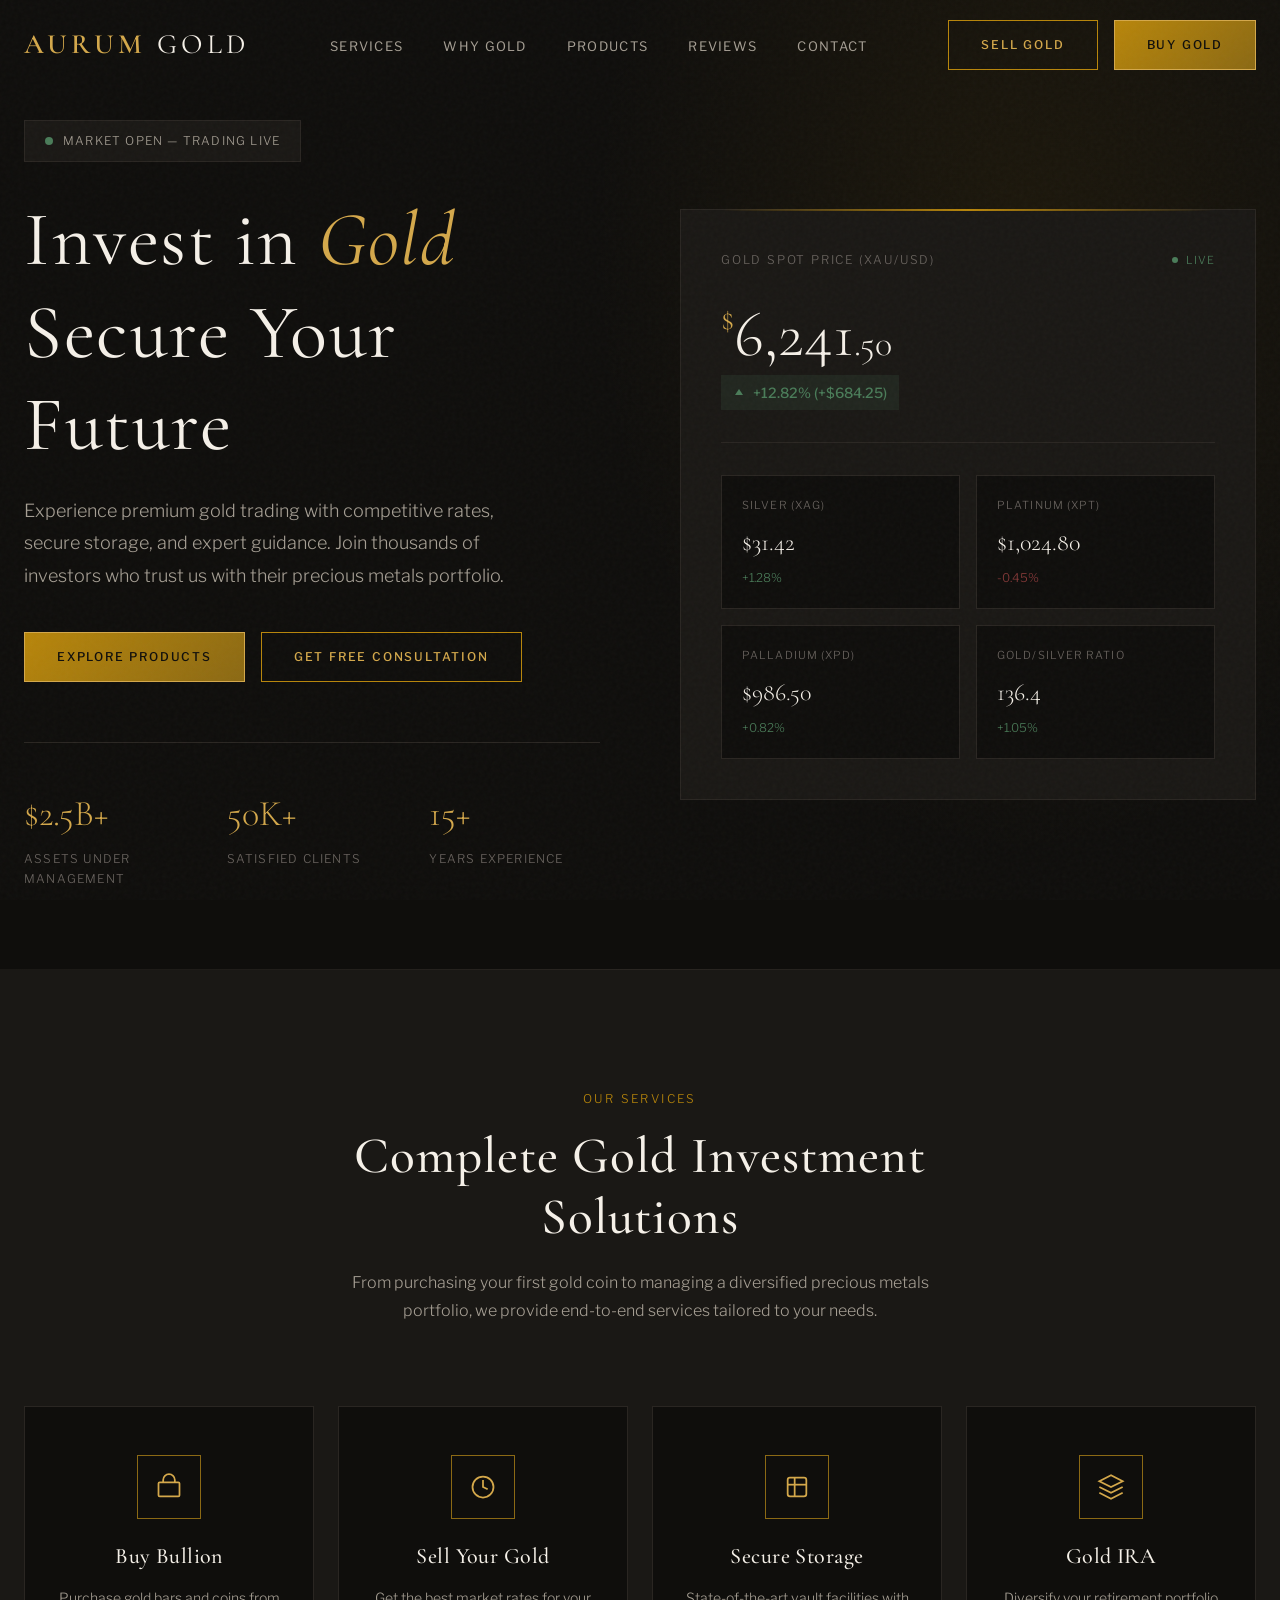
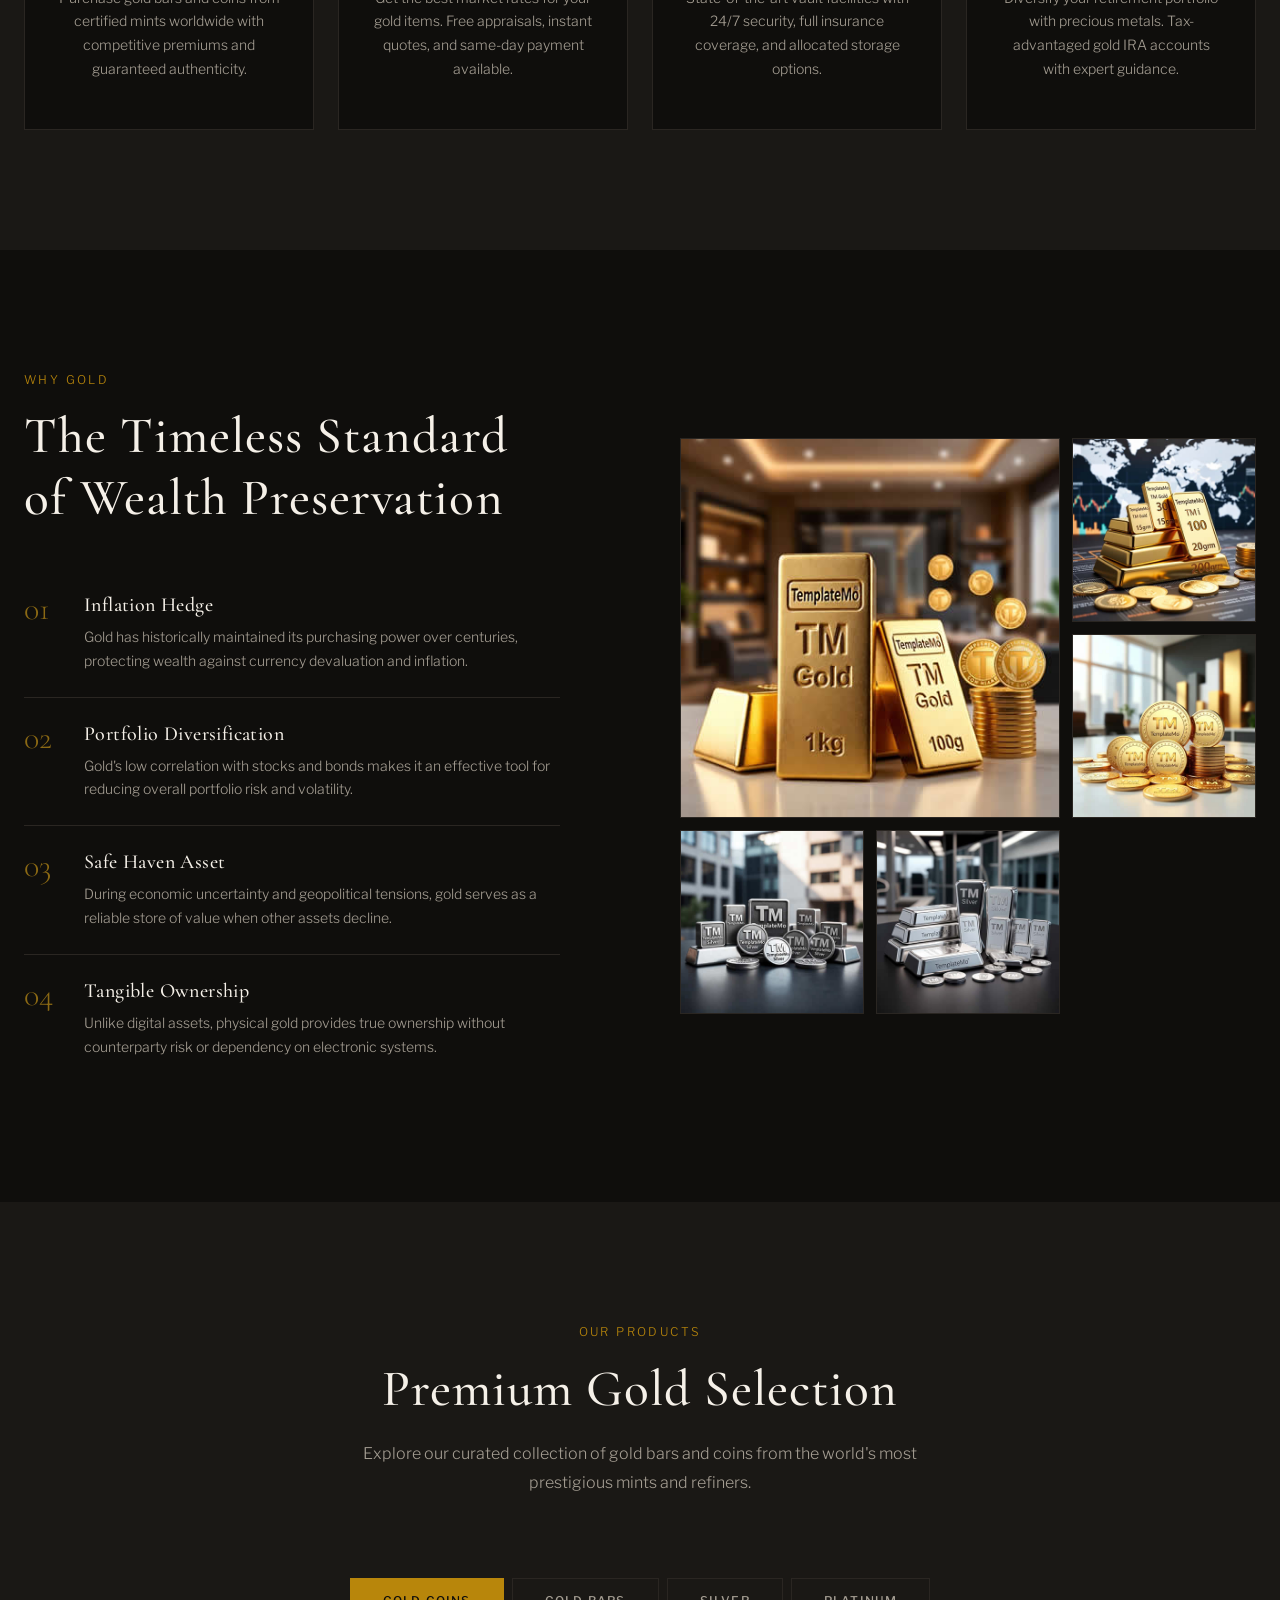
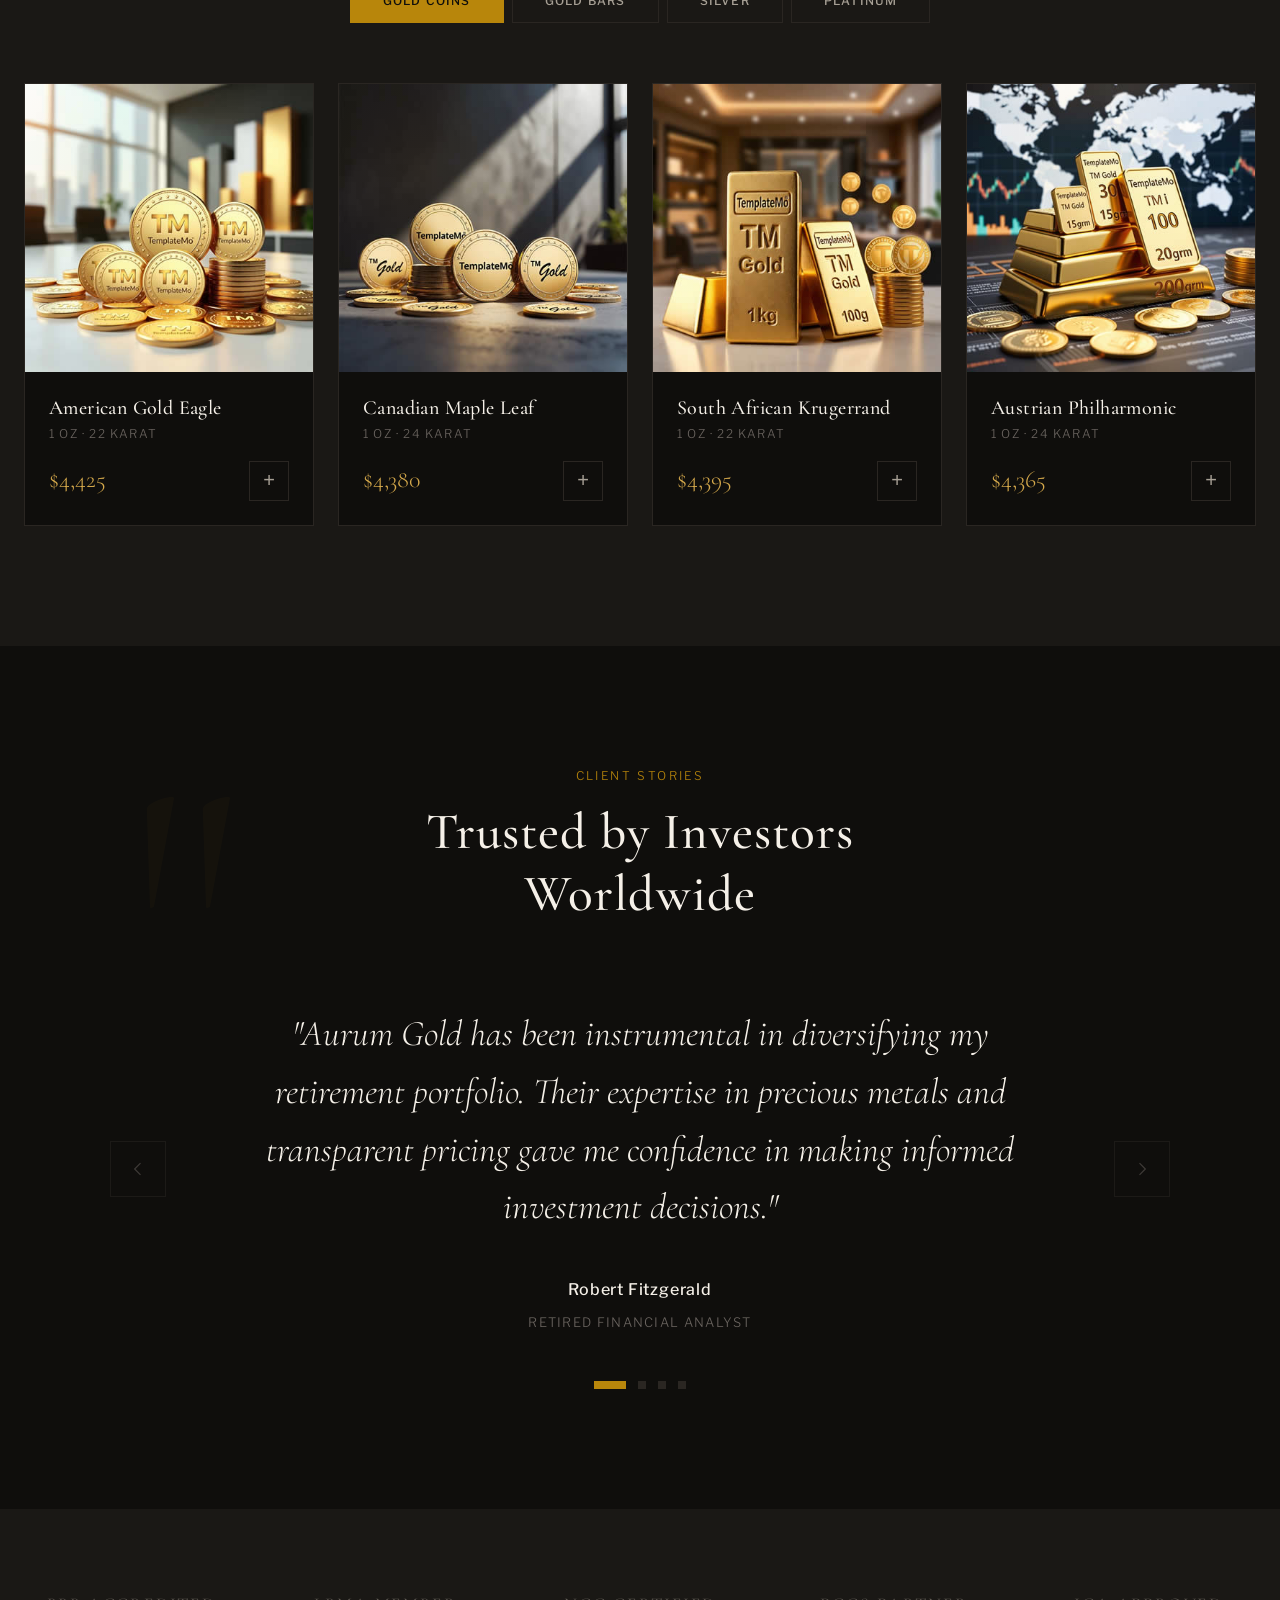
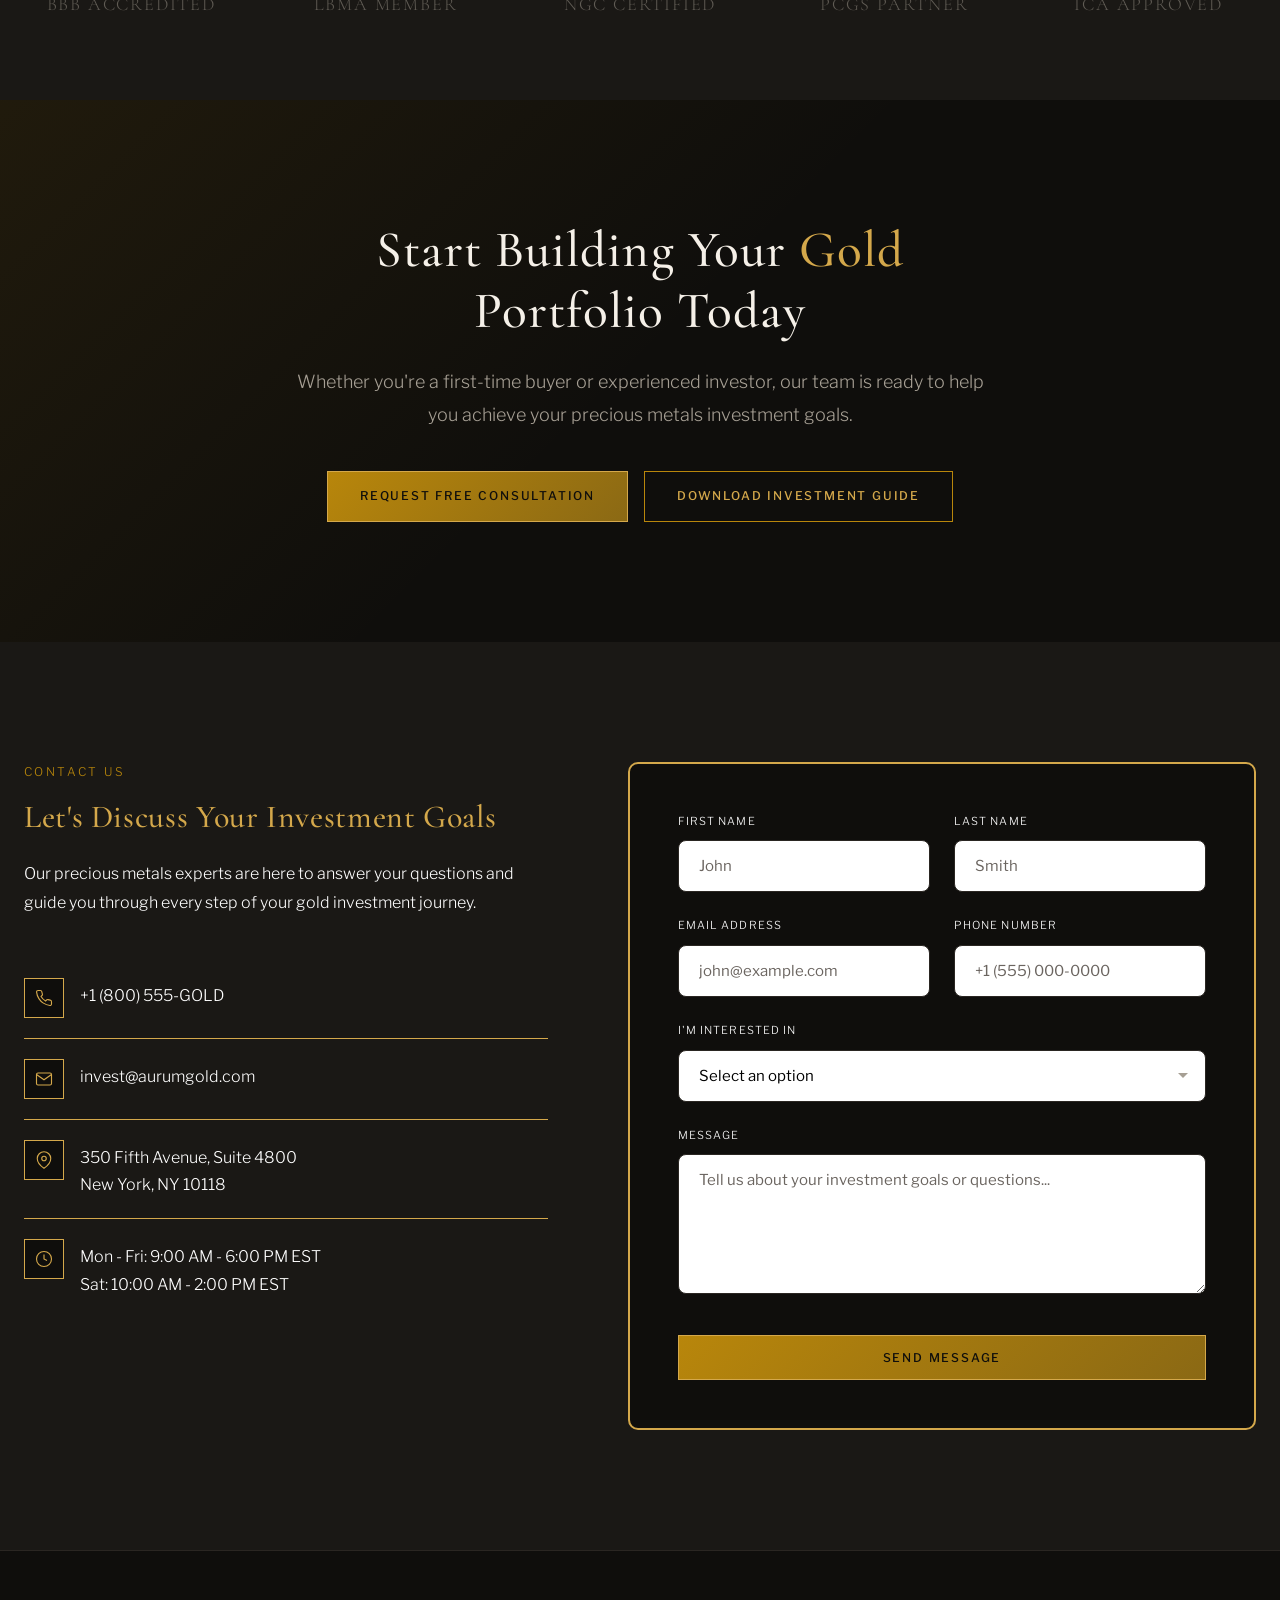
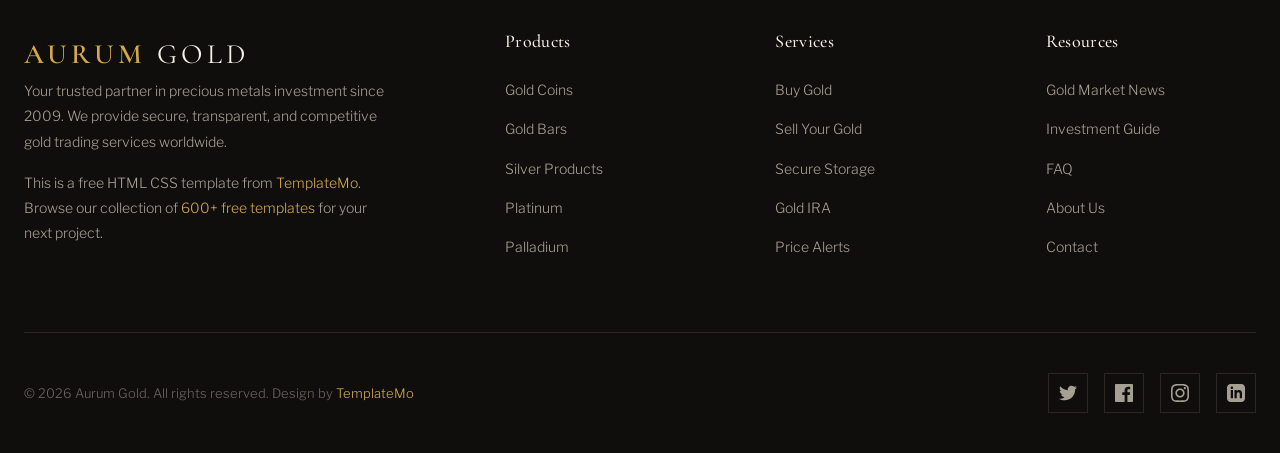
==== commit 4cd3cdfb: "muutokset" ====
--- a/index.html
+++ b/index.html
@@ -618,7 +618,6 @@
                                 </svg>
                             </div>
                             <div class="contact-text">
-                                <div class="contact-label">Phone</div>
                                 <div class="contact-value">+1 (800) 555-GOLD</div>
                             </div>
                         </li>
@@ -630,7 +629,6 @@
                                 </svg>
                             </div>
                             <div class="contact-text">
-                                <div class="contact-label">Email</div>
                                 <div class="contact-value">invest@aurumgold.com</div>
                             </div>
                         </li>
@@ -642,7 +640,6 @@
                                 </svg>
                             </div>
                             <div class="contact-text">
-                                <div class="contact-label">Showroom</div>
                                 <div class="contact-value">350 Fifth Avenue, Suite 4800<br>New York, NY 10118</div>
                             </div>
                         </li>
@@ -654,7 +651,6 @@
                                 </svg>
                             </div>
                             <div class="contact-text">
-                                <div class="contact-label">Business Hours</div>
                                 <div class="contact-value">Mon - Fri: 9:00 AM - 6:00 PM EST<br>Sat: 10:00 AM - 2:00 PM EST</div>
                             </div>
                         </li>
--- a/templatemo-aurum-gold.css
+++ b/templatemo-aurum-gold.css
@@ -1301,13 +1301,13 @@
 
 .contact-info h3 {
 	font-size: 32px;
-	color: var(--text-primary);
+	color: var(--gold-light);
 	margin-bottom: 24px;
 }
 
 .contact-info p {
 	font-size: 16px;
-	color: var(--text-secondary);
+	color: #ffffff;
 	margin-bottom: 40px;
 	line-height: 1.8;
 }
@@ -1321,7 +1321,7 @@
 	align-items: flex-start;
 	gap: 16px;
 	padding: 20px 0;
-	border-bottom: 1px solid var(--border-color);
+	border-bottom: 1px solid var(--gold-light);
 }
 
 .contact-details li:last-child {
@@ -1335,7 +1335,7 @@
 	align-items: center;
 	justify-content: center;
 	background: var(--bg-dark);
-	border: 1px solid var(--border-color);
+	border: 1px solid var(--gold-light);
 	color: var(--gold-light);
 	font-size: 16px;
 	flex-shrink: 0;
@@ -1355,14 +1355,15 @@
 
 .contact-value {
 	font-size: 16px;
-	color: var(--text-primary);
+	color: #ffffff;
 }
 
 /* Contact Form */
 .contact-form {
 	background: var(--bg-dark);
-	border: 1px solid var(--border-color);
 	padding: 48px;
+	border-radius: 10px;
+	border: 2px solid var(--gold-light);
 }
 
 .form-row {
@@ -1385,7 +1386,7 @@
 	font-size: 11px;
 	text-transform: uppercase;
 	letter-spacing: 0.1em;
-	color: var(--text-muted);
+	color: #ffffff;
 	margin-bottom: 10px;
 }
 
@@ -1394,9 +1395,10 @@
 .form-textarea {
 	width: 100%;
 	padding: 16px 20px;
-	background: var(--bg-card);
+	background: #ffffff;
 	border: 1px solid var(--border-color);
-	color: var(--text-primary);
+	border-radius: 8px;
+	color: #000000;
 	font-family: 'Libre Franklin', sans-serif;
 	font-size: 15px;
 	transition: all 0.3s ease;
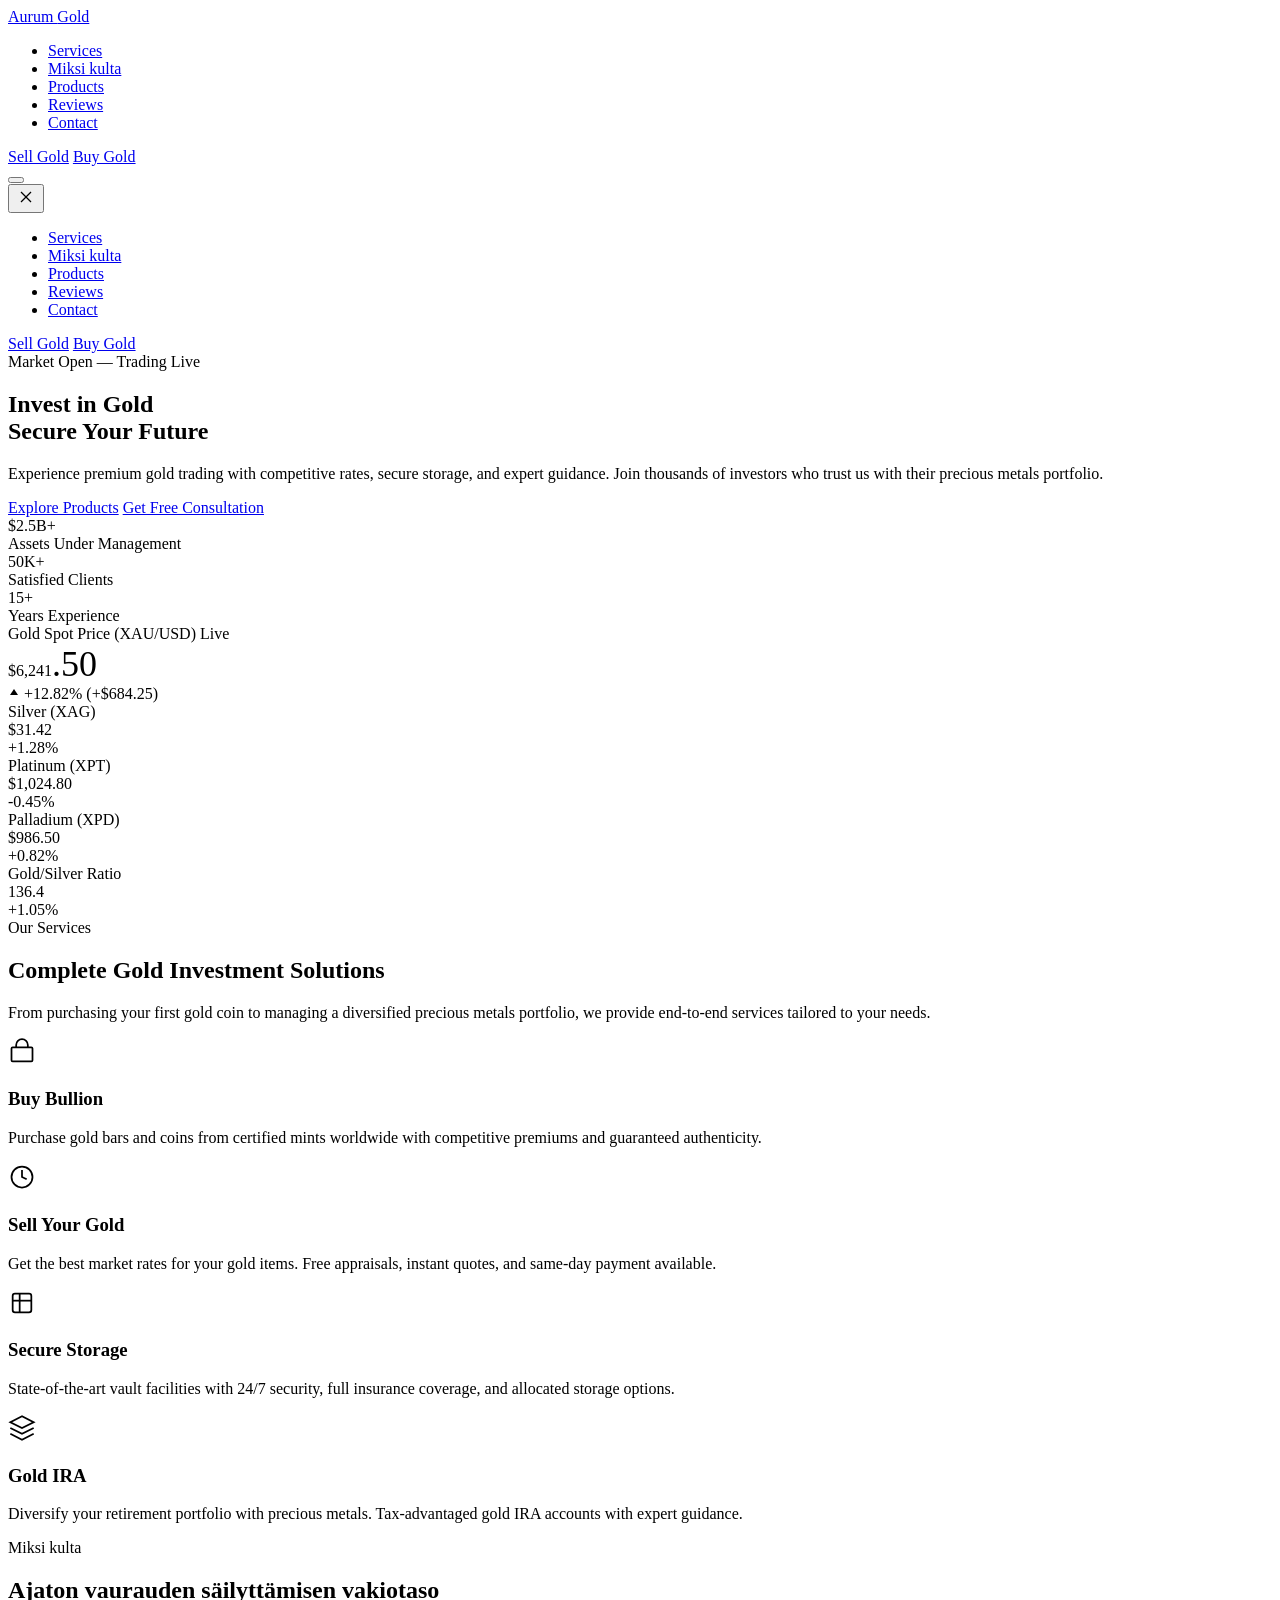
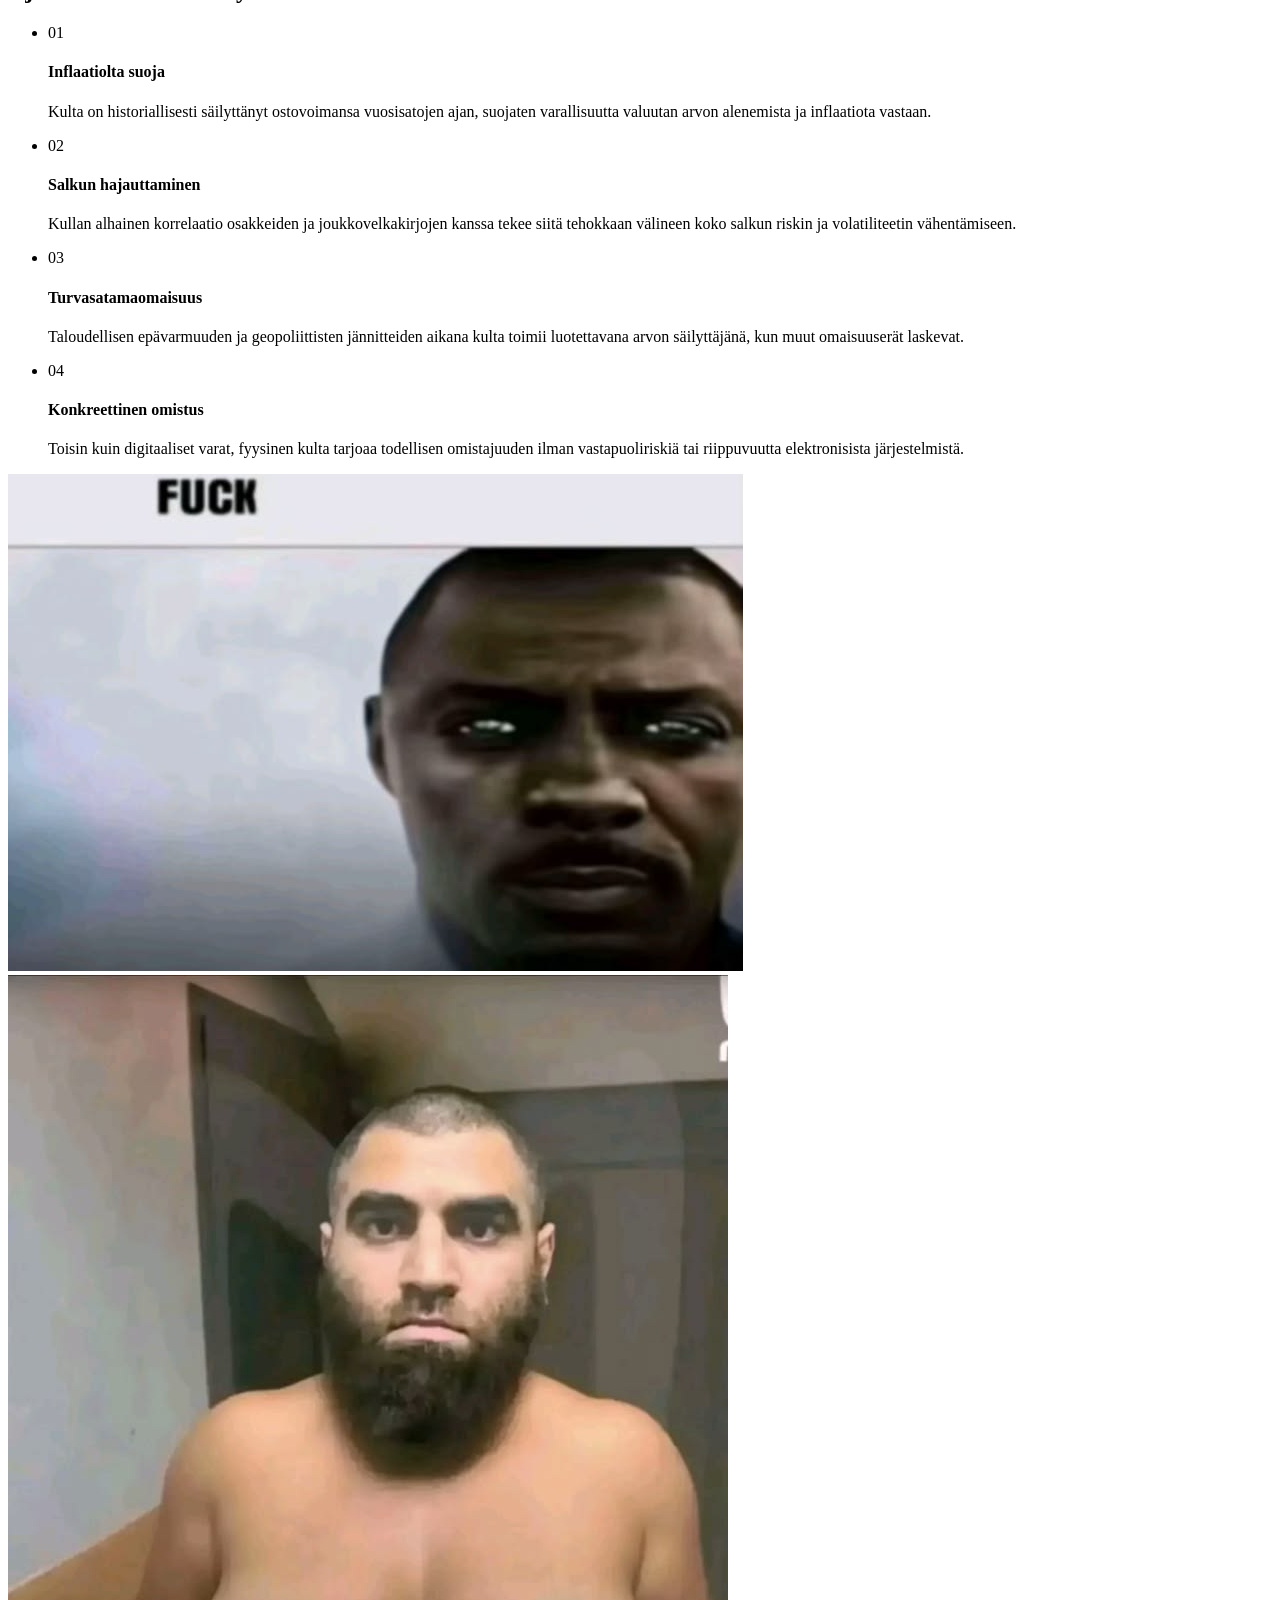
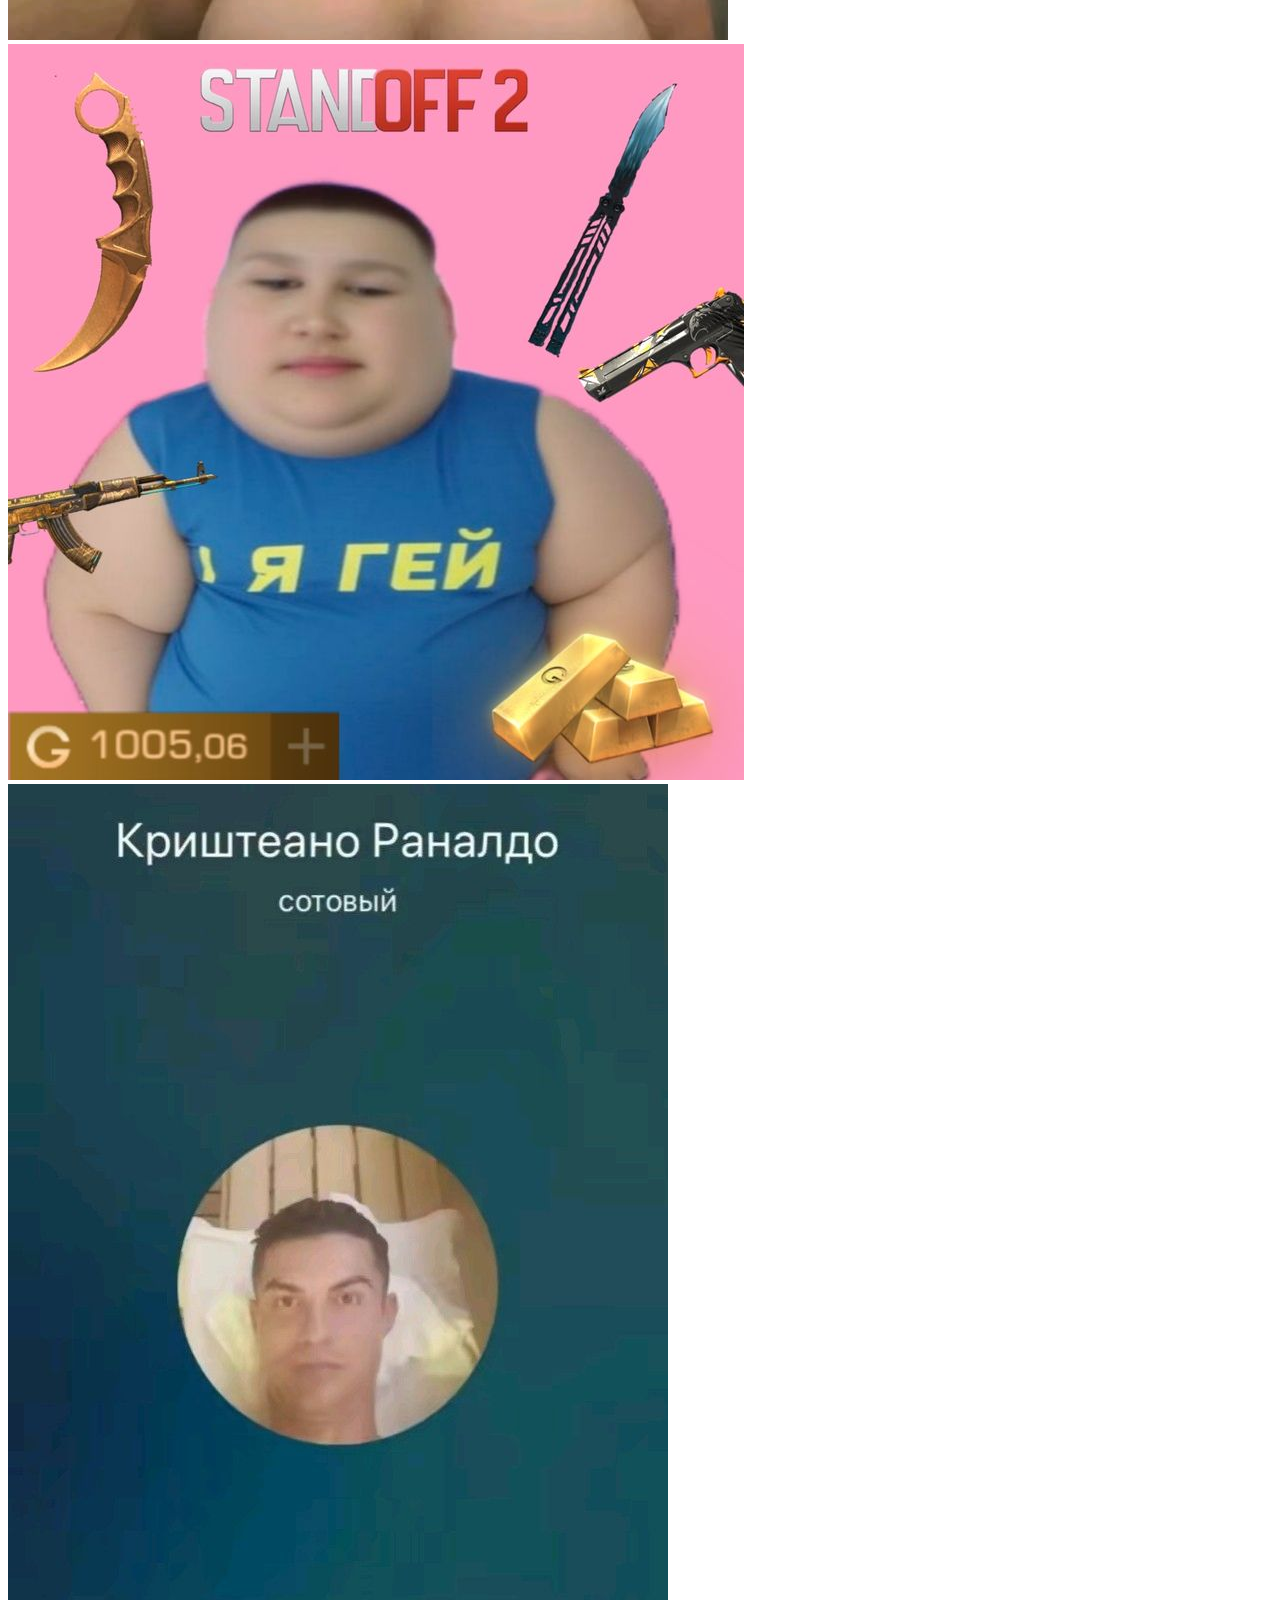
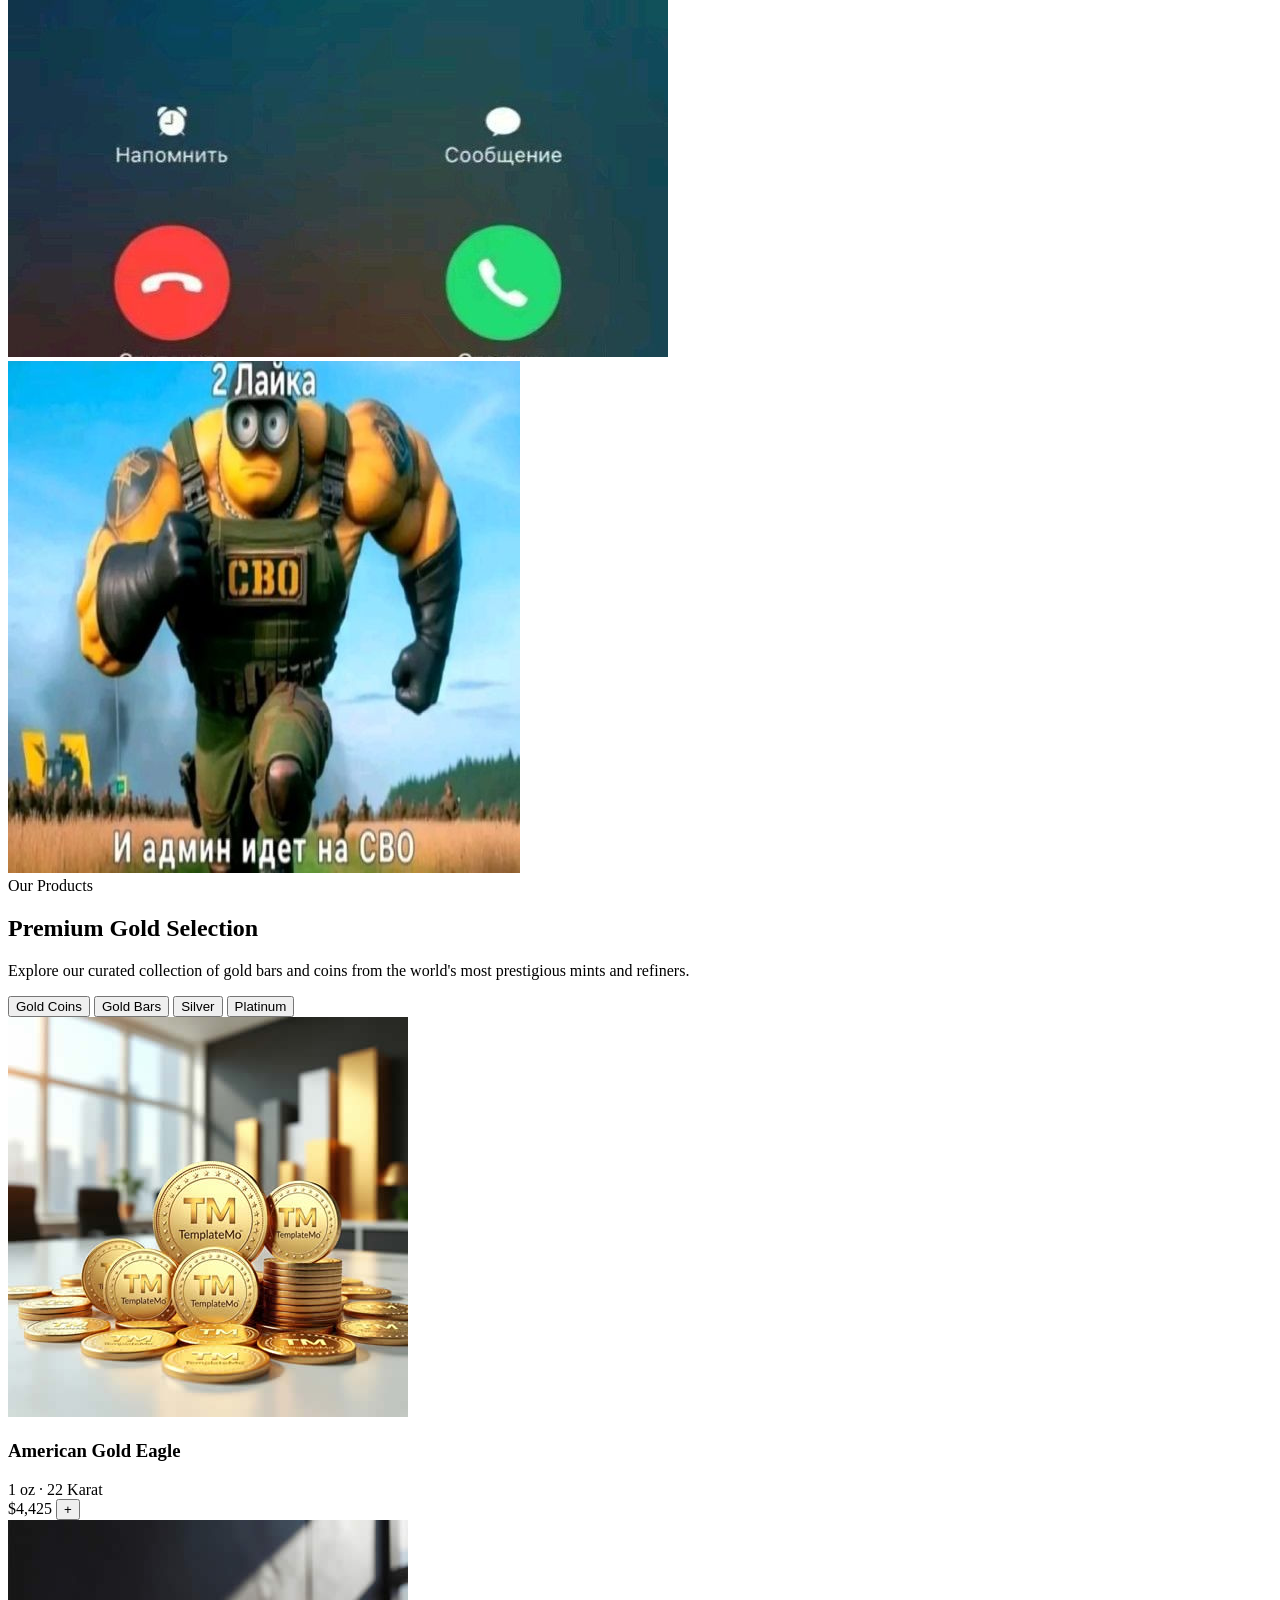
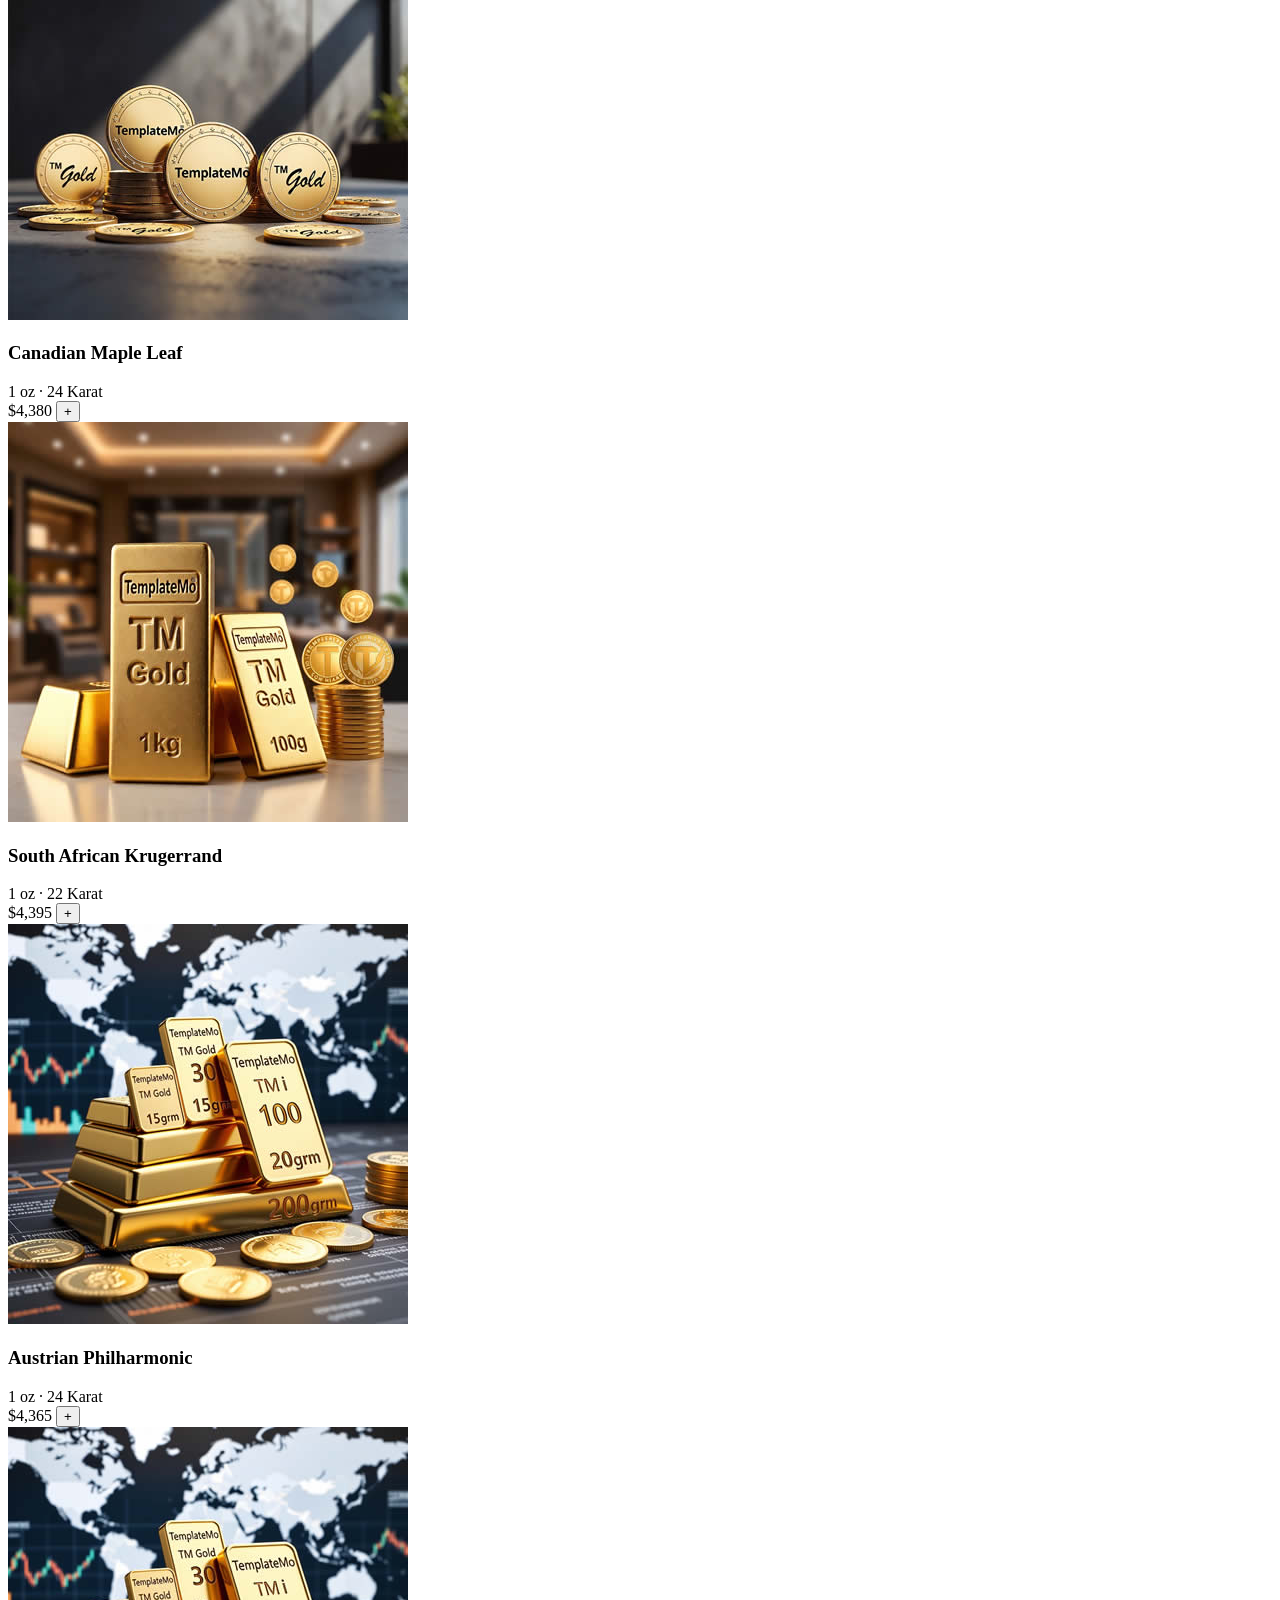
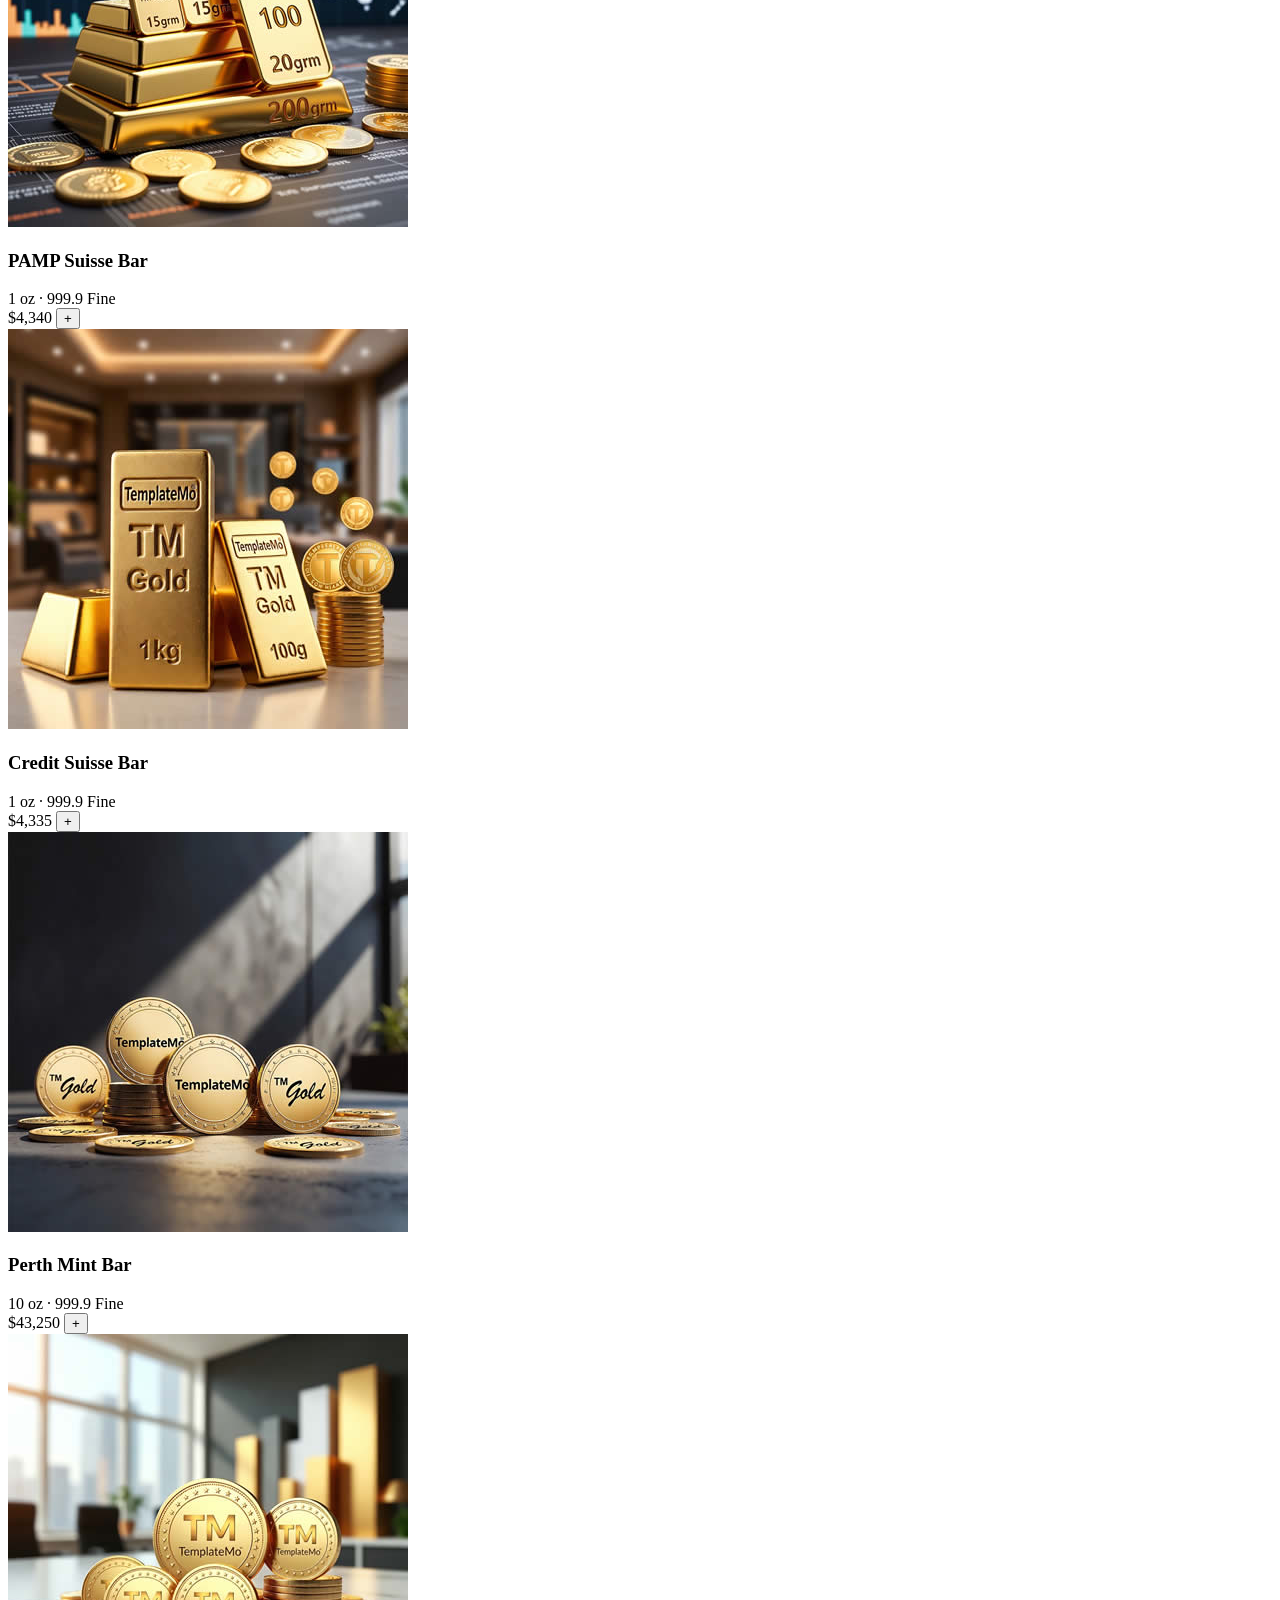
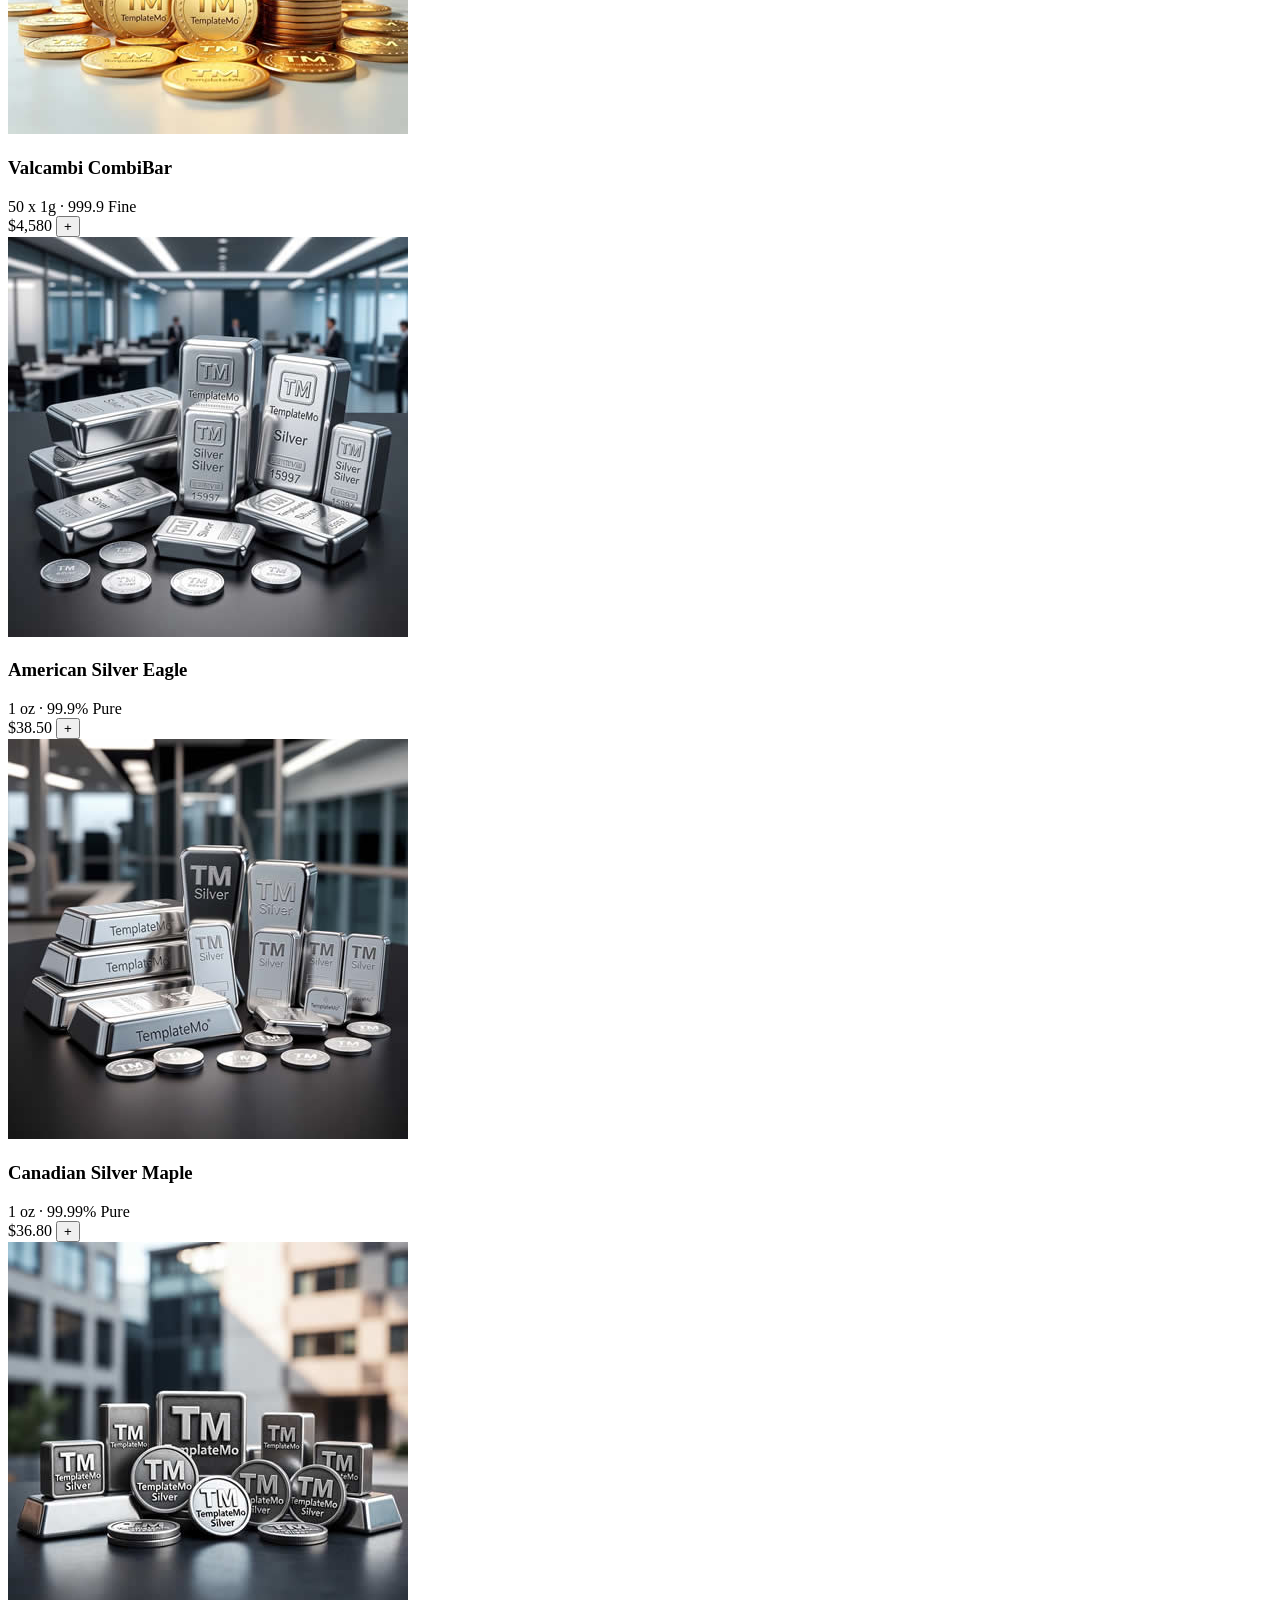
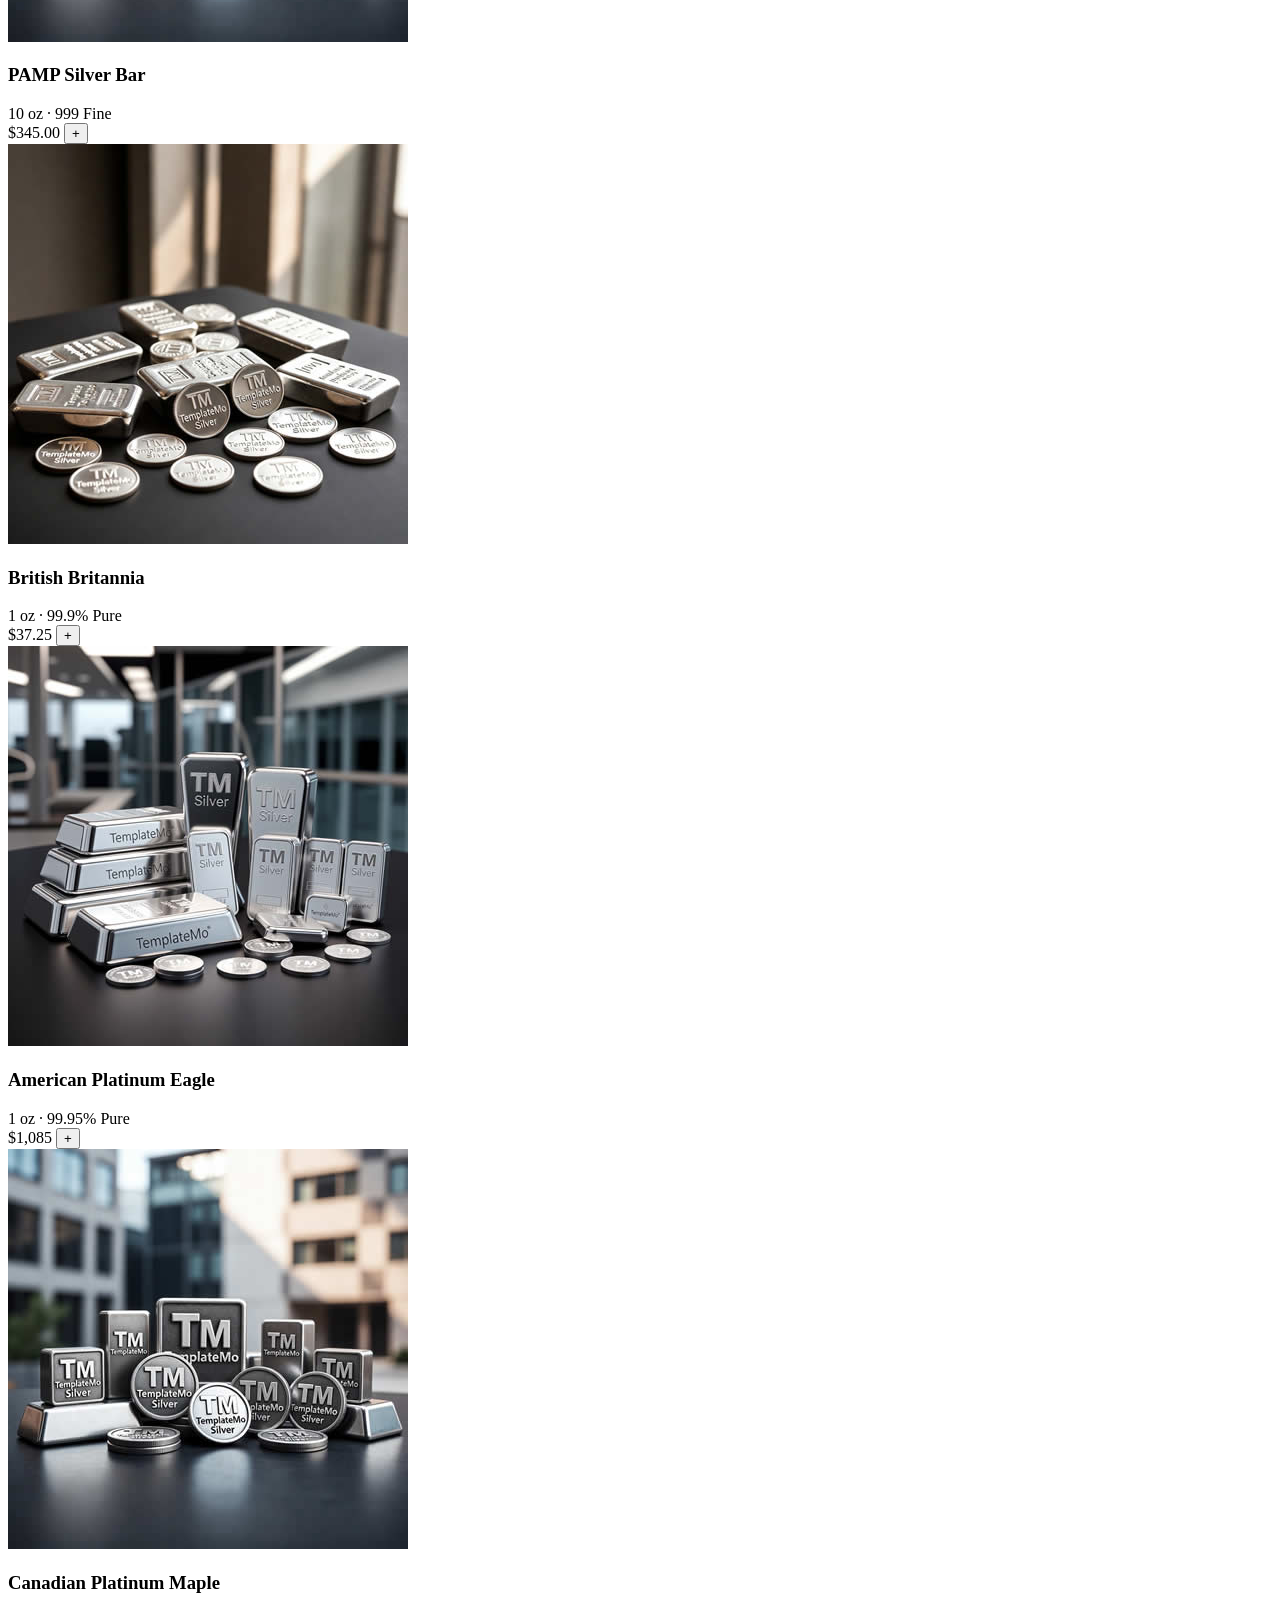
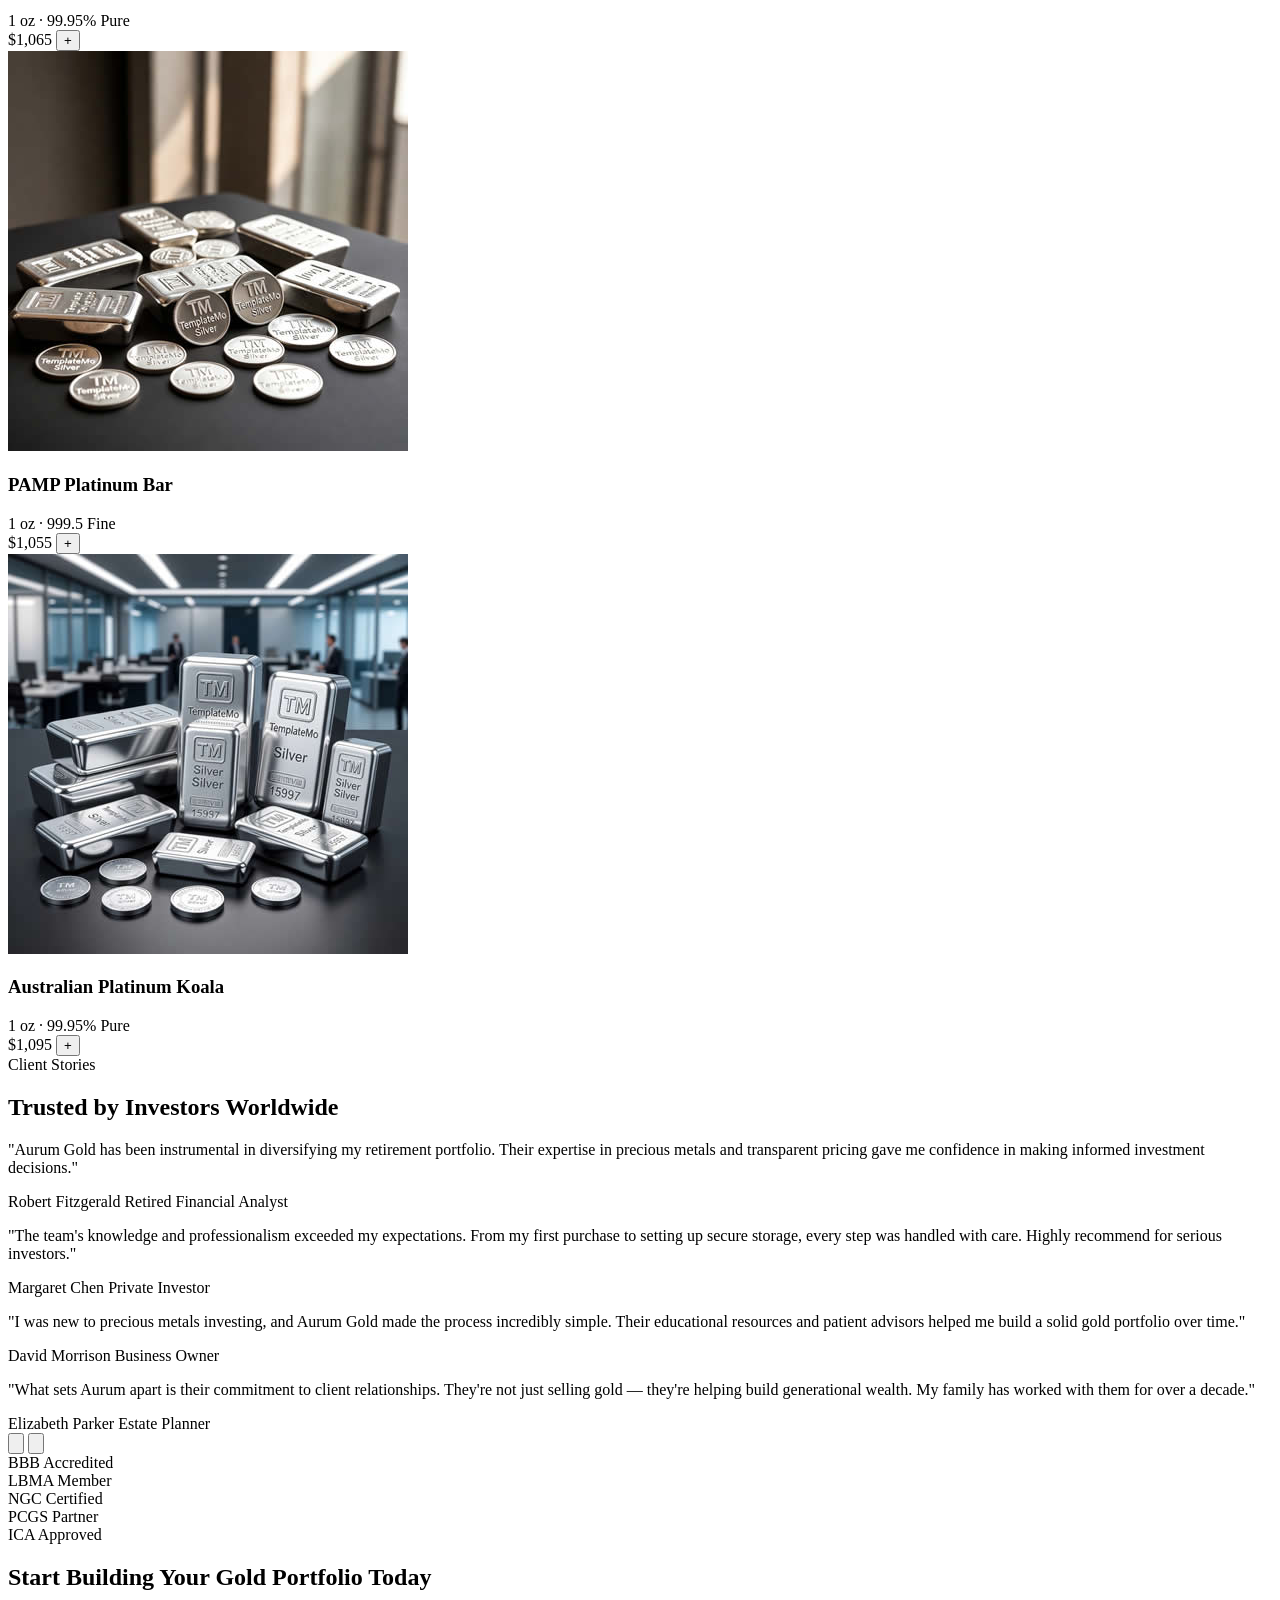
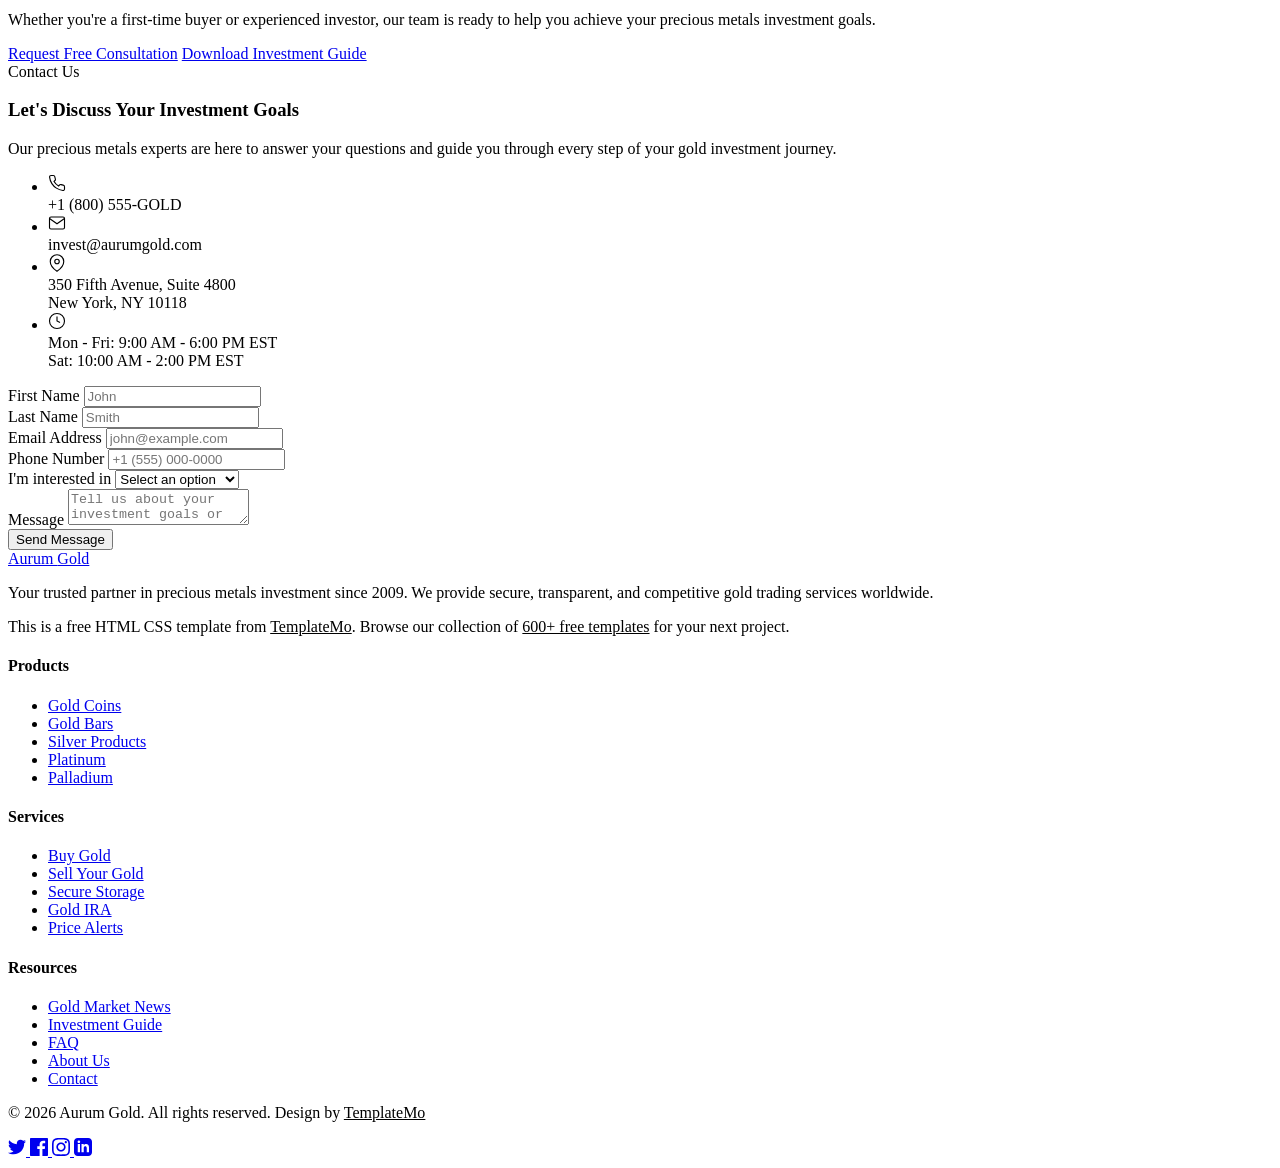
==== commit 01eea0d3: "Käänetty ja lisätty kuvia" ====
--- a/index.html
+++ b/index.html
@@ -24,7 +24,7 @@
                 <a href="#" class="logo">Aurum <span>Gold</span></a>
                 <ul class="nav-links">
                     <li><a href="#services">Services</a></li>
-                    <li><a href="#why-gold">Why Gold</a></li>
+                    <li><a href="#why-gold">Miksi kulta</a></li>
                     <li><a href="#products">Products</a></li>
                     <li><a href="#testimonials">Reviews</a></li>
                     <li><a href="#contact">Contact</a></li>
@@ -55,7 +55,7 @@
         </button>
         <ul class="mobile-nav-links">
             <li><a href="#services">Services</a></li>
-            <li><a href="#why-gold">Why Gold</a></li>
+            <li><a href="#why-gold">Miksi kulta</a></li>
             <li><a href="#products">Products</a></li>
             <li><a href="#testimonials">Reviews</a></li>
             <li><a href="#contact">Contact</a></li>
@@ -206,35 +206,35 @@
         <div class="container">
             <div class="why-grid">
                 <div class="why-content">
-                    <div class="section-label">Why Gold</div>
-                    <h2 class="section-title">The Timeless Standard of Wealth Preservation</h2>
+                    <div class="section-label">Miksi kulta</div>
+                    <h2 class="section-title">Ajaton vaurauden säilyttämisen vakiotaso</h2>
                     <ul class="why-list">
                         <li class="why-item">
                             <span class="why-number">01</span>
                             <div class="why-text">
-                                <h4>Inflation Hedge</h4>
-                                <p>Gold has historically maintained its purchasing power over centuries, protecting wealth against currency devaluation and inflation.</p>
+                                <h4>Inflaatiolta suoja</h4>
+                                <p>Kulta on historiallisesti säilyttänyt ostovoimansa vuosisatojen ajan, suojaten varallisuutta valuutan arvon alenemista ja inflaatiota vastaan.</p>
                             </div>
                         </li>
                         <li class="why-item">
                             <span class="why-number">02</span>
                             <div class="why-text">
-                                <h4>Portfolio Diversification</h4>
-                                <p>Gold's low correlation with stocks and bonds makes it an effective tool for reducing overall portfolio risk and volatility.</p>
+                                <h4>Salkun hajauttaminen</h4>
+                                <p>Kullan alhainen korrelaatio osakkeiden ja joukkovelkakirjojen kanssa tekee siitä tehokkaan välineen koko salkun riskin ja volatiliteetin vähentämiseen.</p>
                             </div>
                         </li>
                         <li class="why-item">
                             <span class="why-number">03</span>
                             <div class="why-text">
-                                <h4>Safe Haven Asset</h4>
-                                <p>During economic uncertainty and geopolitical tensions, gold serves as a reliable store of value when other assets decline.</p>
+                                <h4>Turvasatamaomaisuus</h4>
+                                <p>Taloudellisen epävarmuuden ja geopoliittisten jännitteiden aikana kulta toimii luotettavana arvon säilyttäjänä, kun muut omaisuuserät laskevat.</p>
                             </div>
                         </li>
                         <li class="why-item">
                             <span class="why-number">04</span>
                             <div class="why-text">
-                                <h4>Tangible Ownership</h4>
-                                <p>Unlike digital assets, physical gold provides true ownership without counterparty risk or dependency on electronic systems.</p>
+                                <h4>Konkreettinen omistus</h4>
+                                <p>Toisin kuin digitaaliset varat, fyysinen kulta tarjoaa todellisen omistajuuden ilman vastapuoliriskiä tai riippuvuutta elektronisista järjestelmistä.</p>
                             </div>
                         </li>
                     </ul>
@@ -242,19 +242,19 @@
                 <div class="why-visual">
                     <div class="why-image-grid">
                         <div class="why-thumb">
-                            <img src="images/tm-gold-03.jpg" alt="Gold bars stacked">
+                            <img src="fff.jpg" alt="Gold bars stacked">
                         </div>
                         <div class="why-thumb">
-                            <img src="images/tm-gold-04.jpg" alt="Gold coins">
+                            <img src="123.jpg" alt="Gold coins">
                         </div>
                         <div class="why-thumb">
-                            <img src="images/tm-gold-01.jpg" alt="Gold investment">
+                            <img src="STD.jpg" alt="Gold investment">
                         </div>
                         <div class="why-thumb">
-                            <img src="images/tm-silver-03.jpg" alt="Secure vault">
+                            <img src="CR7.jpg" alt="Secure vault">
                         </div>
                         <div class="why-thumb">
-                            <img src="images/tm-silver-02.jpg" alt="Silver bars">
+                            <img src="Smo.jpg" alt="Silver bars">
                         </div>
                     </div>
                 </div>
